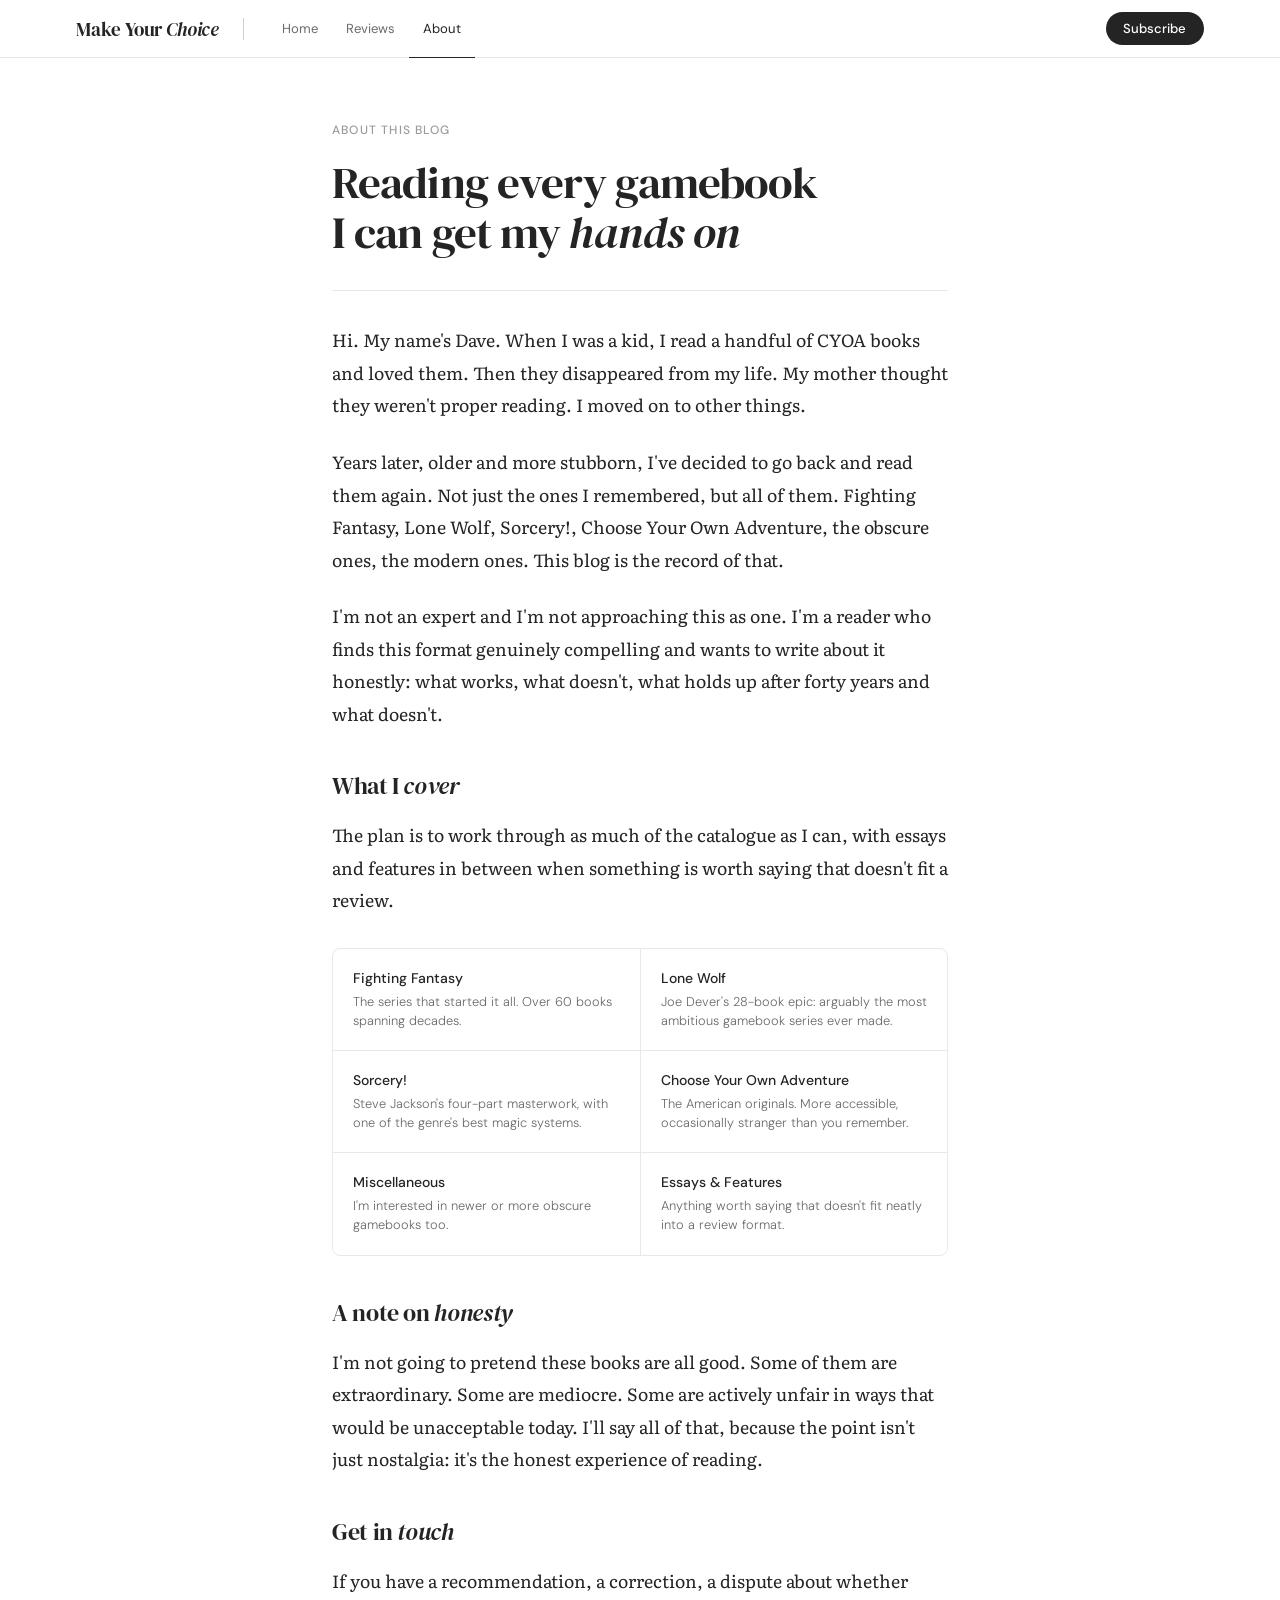
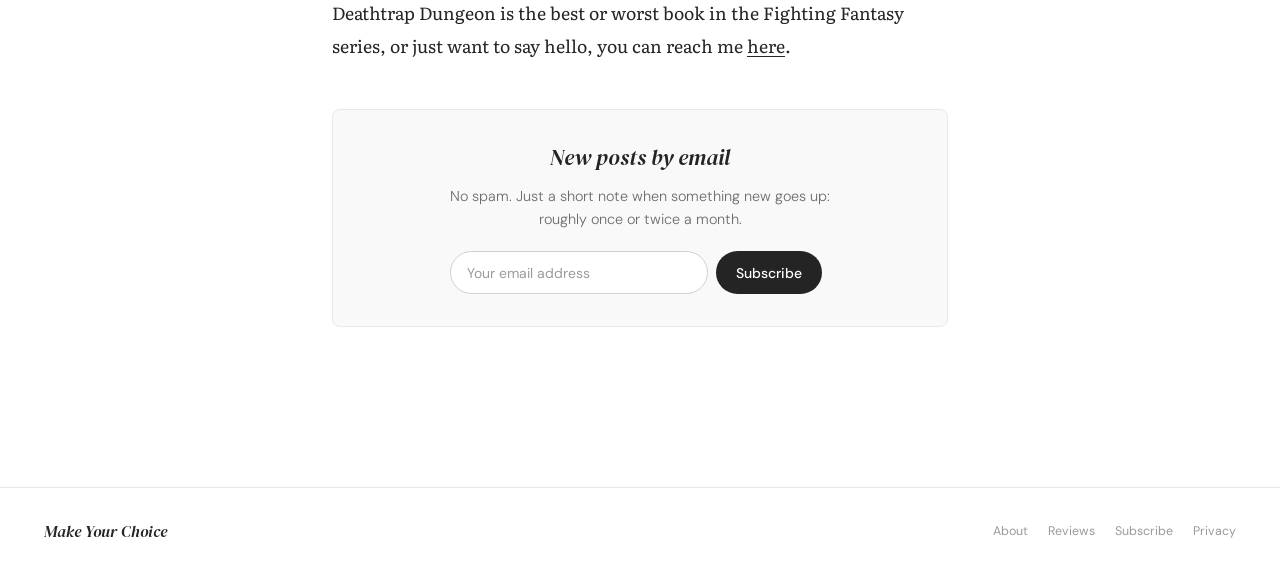
==== about.html @ 3d3aac4c "." ====
<!DOCTYPE html>
<html lang="en">
<head>
<meta charset="UTF-8">
<meta name="viewport" content="width=device-width, initial-scale=1.0">
<title>About | Make Your Choice</title>
<meta name="description" content="About Make Your Choice — a blog about gamebooks, Fighting Fantasy, Lone Wolf, and interactive fiction.">
<link rel="icon" type="image/svg+xml" href="favicon.svg">
<link rel="stylesheet" href="style.css">
<script type="application/ld+json">
{
  "@context": "https://schema.org",
  "@type": "AboutPage",
  "name": "About | Make Your Choice",
  "url": "https://makeyourchoice.blog/about",
  "description": "About Make Your Choice — a blog about gamebooks, Fighting Fantasy, Lone Wolf, and interactive fiction.",
  "isPartOf": {
    "@type": "WebSite",
    "name": "Make Your Choice",
    "url": "https://makeyourchoice.blog"
  },
  "breadcrumb": {
    "@type": "BreadcrumbList",
    "itemListElement": [
      { "@type": "ListItem", "position": 1, "name": "Home", "item": "https://makeyourchoice.blog" },
      { "@type": "ListItem", "position": 2, "name": "About", "item": "https://makeyourchoice.blog/about" }
    ]
  }
}
</script>
</head>
<body>

<header class="masthead">
  <div class="masthead-inner">
    <a href="index.html" class="site-logo">Make Your <em>Choice</em></a>
    <div class="mast-divider"></div>
    <nav>
      <a href="index.html">Home</a>
      <a href="reviews.html">Reviews</a>
      <a href="about.html" class="active">About</a>
    </nav>
    <div class="mast-right">
      <a href="#newsletter" class="btn-pill">Subscribe</a>
    </div>
    <button class="nav-toggle" id="nav-toggle" aria-label="Open menu">
      <svg width="20" height="20" viewBox="0 0 24 24" fill="none" stroke="currentColor" stroke-width="1.75" stroke-linecap="round">
        <line x1="3" y1="6" x2="21" y2="6"/><line x1="3" y1="12" x2="21" y2="12"/><line x1="3" y1="18" x2="21" y2="18"/>
      </svg>
    </button>
  </div>
</header>
<nav class="mobile-nav" id="mobile-nav">
  <a href="index.html">Home</a>
  <a href="reviews.html">Reviews</a>
  <a href="about.html" class="active">About</a>
</nav>

<div class="about-wrap">

  <div class="about-eyebrow">About this blog</div>
  <h1 class="about-title">Reading every gamebook<br>I can get my <em>hands on</em></h1>

  <div class="about-body">

    <p>Hi. My name's Dave. When I was a kid, I read a handful of CYOA books and loved them. Then they disappeared from my life. My mother thought they weren't proper reading. I moved on to other things.</p>

    <p>Years later, older and more stubborn, I've decided to go back and read them again. Not just the ones I remembered, but all of them. Fighting Fantasy, Lone Wolf, Sorcery!, Choose Your Own Adventure, the obscure ones, the modern ones. This blog is the record of that.</p>

    <p>I'm not an expert and I'm not approaching this as one. I'm a reader who finds this format genuinely compelling and wants to write about it honestly: what works, what doesn't, what holds up after forty years and what doesn't.</p>

    <h2>What I <em>cover</em></h2>

    <p>The plan is to work through as much of the catalogue as I can, with essays and features in between when something is worth saying that doesn't fit a review.</p>

    <div class="covers-grid">
      <div class="cover-item">
        <div class="cover-item-name">Fighting Fantasy</div>
        <div class="cover-item-desc">The series that started it all. Over 60 books spanning decades.</div>
      </div>
      <div class="cover-item">
        <div class="cover-item-name">Lone Wolf</div>
        <div class="cover-item-desc">Joe Dever's 28-book epic: arguably the most ambitious gamebook series ever made.</div>
      </div>
      <div class="cover-item">
        <div class="cover-item-name">Sorcery!</div>
        <div class="cover-item-desc">Steve Jackson's four-part masterwork, with one of the genre's best magic systems.</div>
      </div>
      <div class="cover-item">
        <div class="cover-item-name">Choose Your Own Adventure</div>
        <div class="cover-item-desc">The American originals. More accessible, occasionally stranger than you remember.</div>
      </div>
      <div class="cover-item">
        <div class="cover-item-name">Miscellaneous</div>
        <div class="cover-item-desc">I'm interested in newer or more obscure gamebooks too.</div>
      </div>
      <div class="cover-item">
        <div class="cover-item-name">Essays &amp; Features</div>
        <div class="cover-item-desc">Anything worth saying that doesn't fit neatly into a review format.</div>
      </div>
    </div>

    <h2>A note on <em>honesty</em></h2>

    <p>I'm not going to pretend these books are all good. Some of them are extraordinary. Some are mediocre. Some are actively unfair in ways that would be unacceptable today. I'll say all of that, because the point isn't just nostalgia: it's the honest experience of reading.</p>

    <h2>Get in <em>touch</em></h2>

    <p>If you have a recommendation, a correction, a dispute about whether Deathtrap Dungeon is the best or worst book in the Fighting Fantasy series, or just want to say hello, you can reach me <a href="mailto:makeyourchoice.dot.blog@gmail.com" style="color:var(--text); text-decoration: underline; text-underline-offset: 3px;">here</a>.</p>

  </div>

  <div class="about-cta" id="newsletter">
    <h3>New posts by email</h3>
    <p>No spam. Just a short note when something new goes up: roughly once or twice a month.</p>
    <div class="about-cta-form">
      <input type="email" placeholder="Your email address">
      <button type="button">Subscribe</button>
    </div>
  </div>

</div>

<footer>
  <div class="footer-inner">
    <span class="footer-logo">Make Your Choice</span>
    <div class="footer-links">
      <a href="about.html">About</a>
      <a href="reviews.html">Reviews</a>
      <a href="index.html#newsletter">Subscribe</a>
      <a href="privacy.html">Privacy</a>
    </div>
  </div>
</footer>

<script src="main.js"></script>
</body>
</html>
---- style.css ----
/* =============================================
   Make Your Choice — makeyourchoice.blog
   style.css — all styles for all pages
   ============================================= */

*, *::before, *::after { box-sizing: border-box; margin: 0; padding: 0; }

:root {
  --bg:      #ffffff;
  --bg2:     #f9f9f9;
  --bg3:     #f2f2f2;
  --border:  #e8e8e8;
  --border2: #d0d0d0;
  --text:    #242424;
  --text2:   #6b6b6b;
  --text3:   #9b9b9b;
  --serif:   'DM Serif Display', Georgia, serif;
  --body:    'Literata', Georgia, serif;
  --sans:    'DM Sans', system-ui, sans-serif;
  --max:     1192px;
  --col:     680px;
}

html { font-size: 16px; scroll-behavior: smooth; }

body {
  background: var(--bg);
  color: var(--text);
  font-family: var(--body);
  -webkit-font-smoothing: antialiased;
}

a { color: inherit; text-decoration: none; }
img { display: block; max-width: 100%; }

/* dm-serif-display-regular - latin */
@font-face {
  font-display: swap;
  font-family: 'DM Serif Display';
  font-style: normal;
  font-weight: 400;
  src: url('dm-serif-display-v17-latin-regular.woff2') format('woff2');
}

/* dm-serif-display-italic - latin */
@font-face {
  font-display: swap;
  font-family: 'DM Serif Display';
  font-style: italic;
  font-weight: 400;
  src: url('dm-serif-display-v17-latin-italic.woff2') format('woff2');
}

/* literata-300 - latin */
@font-face {
  font-display: swap;
  font-family: 'Literata';
  font-style: normal;
  font-weight: 300;
  src: url('literata-v40-latin-300.woff2') format('woff2');
}

/* literata-300italic - latin */
@font-face {
  font-display: swap;
  font-family: 'Literata';
  font-style: italic;
  font-weight: 300;
  src: url('literata-v40-latin-300italic.woff2') format('woff2');
}

/* literata-regular - latin */
@font-face {
  font-display: swap;
  font-family: 'Literata';
  font-style: normal;
  font-weight: 400;
  src: url('literata-v40-latin-regular.woff2') format('woff2');
}

/* literata-italic - latin */
@font-face {
  font-display: swap;
  font-family: 'Literata';
  font-style: italic;
  font-weight: 400;
  src: url('literata-v40-latin-italic.woff2') format('woff2');
}

/* literata-500 - latin */
@font-face {
  font-display: swap;
  font-family: 'Literata';
  font-style: normal;
  font-weight: 500;
  src: url('literata-v40-latin-500.woff2') format('woff2');
}

/* literata-500italic - latin */
@font-face {
  font-display: swap;
  font-family: 'Literata';
  font-style: italic;
  font-weight: 500;
  src: url('literata-v40-latin-500italic.woff2') format('woff2');
}

/* dm-sans-300 - latin */
@font-face {
  font-display: swap;
  font-family: 'DM Sans';
  font-style: normal;
  font-weight: 300;
  src: url('dm-sans-v17-latin-300.woff2') format('woff2');
}

/* dm-sans-regular - latin */
@font-face {
  font-display: swap;
  font-family: 'DM Sans';
  font-style: normal;
  font-weight: 400;
  src: url('dm-sans-v17-latin-regular.woff2') format('woff2');
}

/* dm-sans-italic - latin */
@font-face {
  font-display: swap;
  font-family: 'DM Sans';
  font-style: italic;
  font-weight: 400;
  src: url('dm-sans-v17-latin-italic.woff2') format('woff2');
}

/* dm-sans-500 - latin */
@font-face {
  font-display: swap;
  font-family: 'DM Sans';
  font-style: normal;
  font-weight: 500;
  src: url('dm-sans-v17-latin-500.woff2') format('woff2');
}

/* ================================================
   MASTHEAD
   ================================================ */

.masthead {
  position: sticky;
  top: 0;
  z-index: 100;
  background: var(--bg);
  border-bottom: 1px solid var(--border);
}

.masthead-inner {
  max-width: var(--max);
  margin: 0 auto;
  padding: 0 2rem;
  height: 57px;
  display: flex;
  align-items: center;
  gap: 1.5rem;
}

.site-logo {
  font-family: var(--serif);
  font-size: 1.2rem;
  color: var(--text);
  letter-spacing: -0.01em;
  white-space: nowrap;
  flex-shrink: 0;
}

.site-logo em { font-style: italic; }

.mast-divider {
  width: 1px;
  height: 22px;
  background: var(--border2);
  flex-shrink: 0;
}

nav {
  display: flex;
  align-items: center;
  flex: 1;
}

nav a {
  font-family: var(--sans);
  font-size: 0.82rem;
  color: var(--text2);
  padding: 0 0.875rem;
  height: 57px;
  display: flex;
  align-items: center;
  white-space: nowrap;
  transition: color 0.15s;
  border-bottom: 1px solid transparent;
  margin-bottom: -1px;
}

nav a:hover { color: var(--text); }
nav a.active { color: var(--text); border-bottom-color: var(--text); }

.mast-right {
  margin-left: auto;
  display: flex;
  align-items: center;
  gap: 0.75rem;
  flex-shrink: 0;
}

.btn-pill {
  font-family: var(--sans);
  font-size: 0.82rem;
  font-weight: 500;
  color: #fff;
  background: var(--text);
  padding: 0.5rem 1.1rem;
  border-radius: 99px;
  transition: background 0.15s;
  white-space: nowrap;
}

.btn-pill:hover { background: #3d3d3d; }

.btn-ghost {
  font-family: var(--sans);
  font-size: 0.82rem;
  color: var(--text2);
  padding: 0.45rem 0.75rem;
  border-radius: 99px;
  transition: background 0.15s, color 0.15s;
}

.btn-ghost:hover { background: var(--bg3); color: var(--text); }


/* ================================================
   TOPIC / FILTER BAR
   ================================================ */

.topic-bar {
  border-bottom: 1px solid var(--border);
  padding: 0 2rem;
  position: sticky;
  top: 57px;
  z-index: 90;
  background: var(--bg);
}

.topic-bar-inner {
  max-width: var(--max);
  margin: 0 auto;
  display: flex;
  align-items: center;
  overflow-x: auto;
  scrollbar-width: none;
}

.topic-bar-inner::-webkit-scrollbar { display: none; }

.topic-pill {
  font-family: var(--sans);
  font-size: 0.82rem;
  color: var(--text2);
  padding: 0 1rem;
  height: 44px;
  display: flex;
  align-items: center;
  white-space: nowrap;
  border-bottom: 2px solid transparent;
  margin-bottom: -1px;
  transition: color 0.15s, border-color 0.15s;
  cursor: pointer;
  flex-shrink: 0;
}

.topic-pill:hover { color: var(--text); }
.topic-pill.active { color: var(--text); border-bottom-color: var(--text); }

.topic-sep {
  width: 1px;
  height: 20px;
  background: var(--border);
  flex-shrink: 0;
  margin: 0 0.25rem;
}


/* ================================================
   SHARED COMPONENTS
   ================================================ */

.tag-pill {
  font-family: var(--sans);
  font-size: 0.72rem;
  font-weight: 500;
  color: var(--text2);
  background: var(--bg3);
  padding: 0.25rem 0.7rem;
  border-radius: 99px;
  white-space: nowrap;
}

.author-row {
  display: flex;
  align-items: center;
  gap: 0.6rem;
  flex-wrap: wrap;
}

.avatar {
  width: 24px;
  height: 24px;
  border-radius: 50%;
  background: var(--text);
  display: flex;
  align-items: center;
  justify-content: center;
  font-family: var(--sans);
  font-size: 0.52rem;
  font-weight: 500;
  color: #fff;
  flex-shrink: 0;
}

.author-name {
  font-family: var(--sans);
  font-size: 0.82rem;
  font-weight: 500;
}

.meta-small {
  font-family: var(--sans);
  font-size: 0.78rem;
  color: var(--text3);
}

.post-footer-row {
  display: flex;
  align-items: center;
  gap: 0.75rem;
  flex-wrap: wrap;
}

.action-btn {
  background: none;
  border: none;
  cursor: pointer;
  padding: 0.25rem;
  color: var(--text3);
  display: flex;
  align-items: center;
  transition: color 0.15s;
}

.action-btn:hover { color: var(--text); }

.section-break {
  display: flex;
  align-items: center;
  gap: 1rem;
  margin: 2rem 0 1.5rem;
}

.section-break-label {
  font-family: var(--sans);
  font-size: 0.78rem;
  font-weight: 500;
  white-space: nowrap;
}

.section-break-line { flex: 1; height: 1px; background: var(--border); }


/* ================================================
   SIDEBAR
   ================================================ */

.sidebar { position: sticky; top: 110px; }
.sidebar-section { margin-bottom: 2.5rem; }

.sidebar-heading {
  font-family: var(--sans);
  font-size: 0.72rem;
  font-weight: 700;
  letter-spacing: 0.06em;
  text-transform: uppercase;
  color: var(--text);
  margin-bottom: 1rem;
  padding-bottom: 0.75rem;
  border-bottom: 1px solid var(--border);
}

.newsletter-box {
  background: var(--bg2);
  border: 1px solid var(--border);
  border-radius: 8px;
  padding: 1.25rem;
}

.newsletter-box p {
  font-family: var(--sans);
  font-size: 0.82rem;
  font-weight: 300;
  color: var(--text2);
  line-height: 1.55;
  margin-bottom: 0.875rem;
}

.newsletter-box input[type="email"] {
  width: 100%;
  border: 1px solid var(--border2);
  border-radius: 99px;
  padding: 0.55rem 1rem;
  font-family: var(--sans);
  font-size: 0.82rem;
  color: var(--text);
  background: var(--bg);
  outline: none;
  margin-bottom: 0.5rem;
  transition: border-color 0.15s;
}

.newsletter-box input[type="email"]:focus { border-color: var(--text); }
.newsletter-box input[type="email"]::placeholder { color: var(--text3); }

.newsletter-box button {
  width: 100%;
  background: var(--text);
  color: #fff;
  border: none;
  border-radius: 99px;
  padding: 0.55rem 1rem;
  font-family: var(--sans);
  font-size: 0.82rem;
  font-weight: 500;
  cursor: pointer;
  transition: background 0.15s;
}

.newsletter-box button:hover { background: #3d3d3d; }

.topics-grid {
  display: flex;
  flex-wrap: wrap;
  gap: 0.5rem;
}

.topics-grid a {
  font-family: var(--sans);
  font-size: 0.78rem;
  color: var(--text2);
  background: var(--bg3);
  padding: 0.35rem 0.875rem;
  border-radius: 99px;
  transition: background 0.15s, color 0.15s;
}

.topics-grid a:hover { background: var(--border); color: var(--text); }

.staff-pick-row {
  display: flex;
  align-items: flex-start;
  gap: 1rem;
  padding: 0.875rem 0;
  border-bottom: 1px solid var(--border);
}

.staff-pick-row:last-child { border-bottom: none; }

.pick-num {
  font-family: var(--serif);
  font-size: 1.4rem;
  font-style: italic;
  color: var(--border2);
  line-height: 1;
  flex-shrink: 0;
  width: 22px;
  text-align: right;
}

.pick-body h4 {
  font-family: var(--body);
  font-size: 0.875rem;
  font-weight: 500;
  color: var(--text);
  line-height: 1.35;
}

.die-widget {
  background: var(--bg2);
  border: 1px solid var(--border);
  border-radius: 8px;
  padding: 1.25rem;
  text-align: center;
}

.die-face {
  font-size: 2.5rem;
  line-height: 1;
  margin-bottom: 0.5rem;
  cursor: pointer;
  display: inline-block;
  user-select: none;
}

.die-label {
  font-family: var(--sans);
  font-size: 0.78rem;
  color: var(--text3);
  margin-bottom: 0.875rem;
  line-height: 1.5;
  min-height: 2.5rem;
}

.die-label strong { color: var(--text); font-weight: 500; }

.die-btn {
  width: 100%;
  background: none;
  border: 1px solid var(--border2);
  border-radius: 99px;
  padding: 0.45rem 1rem;
  font-family: var(--sans);
  font-size: 0.78rem;
  color: var(--text2);
  cursor: pointer;
  transition: border-color 0.15s, color 0.15s;
}

.die-btn:hover { border-color: var(--text); color: var(--text); }


/* ================================================
   FOOTER
   ================================================ */

footer {
  border-top: 1px solid var(--border);
  padding: 2rem;
  margin-top: 4rem;
}

.footer-inner {
  max-width: var(--max);
  margin: 0 auto;
  display: flex;
  align-items: center;
  justify-content: space-between;
  flex-wrap: wrap;
  gap: 1rem;
}

.footer-logo {
  font-family: var(--serif);
  font-size: 1rem;
  font-style: italic;
}

.footer-links {
  display: flex;
  align-items: center;
  gap: 1.25rem;
  flex-wrap: wrap;
}

.footer-links a {
  font-family: var(--sans);
  font-size: 0.78rem;
  color: var(--text3);
  transition: color 0.15s;
}

.footer-links a:hover { color: var(--text); }


/* ================================================
   INDEX PAGE
   ================================================ */

.hero-band { border-bottom: 1px solid var(--border); padding: 3.5rem 2rem 0; }

.hero-band-inner {
  max-width: var(--max);
  margin: 0 auto;
  display: grid;
  grid-template-columns: 1fr 320px;
  gap: 3rem;
  align-items: end;
}

.hero-text { padding-bottom: 3rem; }

.hero-eyebrow {
  font-family: var(--sans);
  font-size: 0.75rem;
  font-weight: 500;
  letter-spacing: 0.08em;
  text-transform: uppercase;
  color: var(--text3);
  margin-bottom: 1.25rem;
}

h1.hero-title {
  font-family: var(--serif);
  font-size: clamp(2.2rem, 5vw, 3.4rem);
  font-weight: 400;
  line-height: 1.1;
  letter-spacing: -0.02em;
  margin-bottom: 1rem;
}

h1.hero-title em { font-style: italic; }

.hero-sub {
  font-family: var(--sans);
  font-size: 1rem;
  font-weight: 300;
  color: var(--text2);
  line-height: 1.65;
  max-width: 520px;
}

.page-body {
  max-width: var(--max);
  margin: 0 auto;
  padding: 3rem 2rem 5rem;
  display: grid;
  grid-template-columns: 1fr 300px;
  gap: 4rem;
  align-items: start;
}

.featured {
  display: grid;
  grid-template-columns: 1fr 180px;
  gap: 1.75rem;
  align-items: start;
  padding-bottom: 2rem;
  margin-bottom: 2rem;
  border-bottom: 1px solid var(--border);
}

.featured h2 {
  font-family: var(--serif);
  font-size: 1.55rem;
  font-weight: 400;
  line-height: 1.2;
  letter-spacing: -0.015em;
  margin: 0.75rem 0 0.6rem;
}

.featured h2 a { transition: color 0.15s; }
.featured h2 a:hover { color: var(--text2); }

.featured .deck {
  font-family: var(--sans);
  font-size: 0.92rem;
  font-weight: 300;
  color: var(--text2);
  line-height: 1.6;
  margin-bottom: 0.875rem;
  display: -webkit-box;
  -webkit-line-clamp: 3;
  -webkit-box-orient: vertical;
  overflow: hidden;
}

.featured-thumb { aspect-ratio: 4/3; background: var(--bg3); border-radius: 4px; overflow: hidden; }
.featured-thumb svg { width: 100%; height: 100%; display: block; }

.post-list { display: flex; flex-direction: column; }

.post-row {
  display: grid;
  grid-template-columns: 1fr 108px;
  gap: 1.25rem;
  align-items: start;
  padding: 1.5rem 0;
  border-bottom: 1px solid var(--border);
}

.post-row:last-child { border-bottom: none; }

.post-row h3 {
  font-family: var(--serif);
  font-size: 1.05rem;
  font-weight: 400;
  line-height: 1.3;
  letter-spacing: -0.01em;
  margin: 0.4rem 0 0.35rem;
}

.post-row h3 a { transition: color 0.15s; }
.post-row h3 a:hover { color: var(--text2); }

.post-row .blurb {
  font-family: var(--sans);
  font-size: 0.85rem;
  font-weight: 300;
  color: var(--text2);
  line-height: 1.55;
  margin-bottom: 0.6rem;
  display: -webkit-box;
  -webkit-line-clamp: 2;
  -webkit-box-orient: vertical;
  overflow: hidden;
}

.post-thumb-sm { aspect-ratio: 4/3; background: var(--bg3); border-radius: 4px; overflow: hidden; }
.post-thumb-sm svg { width: 100%; height: 100%; display: block; }


/* ================================================
   REVIEWS PAGE
   ================================================ */

.page-header {
  border-bottom: 1px solid var(--border);
  padding: 3rem 2rem 2.5rem;
}

.page-header-inner { max-width: var(--max); margin: 0 auto; }

.page-header h1 {
  font-family: var(--serif);
  font-size: clamp(2rem, 4vw, 2.8rem);
  font-weight: 400;
  letter-spacing: -0.02em;
  margin-bottom: 0.75rem;
}

.page-header h1 em { font-style: italic; }

.page-header p {
  font-family: var(--sans);
  font-size: 1rem;
  font-weight: 300;
  color: var(--text2);
  max-width: 520px;
  line-height: 1.65;
}

.reviews-body {
  max-width: var(--max);
  margin: 0 auto;
  padding: 3rem 2rem 5rem;
  display: grid;
  grid-template-columns: 1fr 260px;
  gap: 4rem;
  align-items: start;
}

.reviews-grid { display: flex; flex-direction: column; gap: 0; }

.review-card {
  display: grid;
  grid-template-columns: 80px 1fr;
  gap: 1.25rem;
  padding: 1.5rem 0;
  border-bottom: 1px solid var(--border);
  align-items: start;
}

.review-card:last-child { border-bottom: none; }

.book-thumb {
  aspect-ratio: 2/3;
  border-radius: 3px;
  overflow: hidden;
  background: var(--bg3);
  flex-shrink: 0;
  box-shadow: 2px 2px 8px rgba(0,0,0,0.08);
}

.book-thumb svg { width: 100%; height: 100%; display: block; }

.review-series {
  font-family: var(--sans);
  font-size: 0.72rem;
  font-weight: 500;
  letter-spacing: 0.06em;
  text-transform: uppercase;
  color: var(--text3);
  margin-bottom: 0.35rem;
}

.review-card h2 {
  font-family: var(--serif);
  font-size: 1.15rem;
  font-weight: 400;
  line-height: 1.3;
  letter-spacing: -0.01em;
  margin-bottom: 0.4rem;
}

.review-card h2 a { transition: color 0.15s; }
.review-card h2 a:hover { color: var(--text2); }

.review-card .excerpt {
  font-family: var(--sans);
  font-size: 0.875rem;
  font-weight: 300;
  color: var(--text2);
  line-height: 1.55;
  margin-bottom: 0.6rem;
  display: -webkit-box;
  -webkit-line-clamp: 2;
  -webkit-box-orient: vertical;
  overflow: hidden;
}

.series-list { list-style: none; }

.series-item a {
  display: flex;
  align-items: center;
  justify-content: space-between;
  font-family: var(--sans);
  font-size: 0.875rem;
  color: var(--text2);
  padding: 0.6rem 0;
  border-bottom: 1px solid var(--border);
  transition: color 0.15s;
}

.series-item:last-child a { border-bottom: none; }
.series-item a:hover { color: var(--text); }

.series-count {
  font-size: 0.72rem;
  color: var(--text3);
  background: var(--bg3);
  padding: 0.15rem 0.5rem;
  border-radius: 99px;
}


/* ================================================
   SINGLE POST / REVIEW PAGE
   ================================================ */

.reading-progress {
  position: fixed;
  top: 57px;
  left: 0;
  width: 0%;
  height: 2px;
  background: var(--text);
  z-index: 200;
  transition: width 0.1s linear;
}

.post-header {
  max-width: var(--col);
  margin: 0 auto;
  padding: 3.5rem 2rem 0;
}

.post-tag-row {
  display: flex;
  align-items: center;
  gap: 0.5rem;
  margin-bottom: 1.25rem;
}

.post-title {
  font-family: var(--serif);
  font-size: clamp(1.9rem, 5vw, 2.75rem);
  font-weight: 400;
  line-height: 1.12;
  letter-spacing: -0.02em;
  margin-bottom: 1rem;
}

.post-title em { font-style: italic; }

.post-subtitle {
  font-family: var(--body);
  font-size: 1.15rem;
  font-weight: 300;
  font-style: italic;
  color: var(--text2);
  line-height: 1.55;
  padding-bottom: 1.75rem;
  border-bottom: 1px solid var(--border);
  margin-bottom: 1.5rem;
}

.post-byline {
  display: flex;
  align-items: center;
  justify-content: space-between;
  padding-bottom: 2rem;
  border-bottom: 1px solid var(--border);
  flex-wrap: wrap;
  gap: 1rem;
}

.byline-left { display: flex; align-items: center; gap: 0.875rem; }

.avatar-lg {
  width: 44px;
  height: 44px;
  border-radius: 50%;
  background: var(--text);
  display: flex;
  align-items: center;
  justify-content: center;
  font-family: var(--sans);
  font-size: 0.6rem;
  font-weight: 500;
  color: #fff;
  flex-shrink: 0;
}

.byline-meta .name {
  font-family: var(--sans);
  font-size: 0.875rem;
  font-weight: 500;
  margin-bottom: 0.2rem;
}

.byline-meta .details {
  font-family: var(--sans);
  font-size: 0.78rem;
  color: var(--text3);
}

.byline-actions { display: flex; align-items: center; gap: 0.25rem; }

.post-hero {
  max-width: 900px;
  margin: 2.5rem auto 0;
  padding: 0 2rem;
}

.post-hero-img {
  width: 100%;
  aspect-ratio: 2/1;
  background: var(--bg3);
  border-radius: 4px;
  overflow: hidden;
}

.post-img svg { width: 100%; height: 100%; display: block; }

.post-hero-caption {
  font-family: var(--sans);
  font-size: 0.75rem;
  color: var(--text3);
  text-align: center;
  margin-top: 0.5rem;
}

.post-body {
  max-width: var(--col);
  margin: 2.5rem auto 0;
  padding: 0 2rem;
}

.post-body p {
  font-family: var(--body);
  font-size: 1.1rem;
  line-height: 1.85;
  color: var(--text);
  margin-bottom: 1.5rem;
}

.post-body h2 {
  font-family: var(--serif);
  font-size: 1.55rem;
  font-weight: 400;
  line-height: 1.2;
  letter-spacing: -0.015em;
  margin: 2.5rem 0 1rem;
}

.post-body h3 {
  font-family: var(--serif);
  font-size: 1.2rem;
  font-weight: 400;
  letter-spacing: -0.01em;
  margin: 2rem 0 0.75rem;
}

.post-body blockquote {
  border-left: 3px solid var(--border2);
  margin: 2rem 0;
  padding: 0.25rem 0 0.25rem 1.5rem;
}

.post-body blockquote p {
  font-style: italic;
  color: var(--text2);
  font-size: 1.15rem;
  margin-bottom: 0;
}

.post-body ul, .post-body ol { margin: 0 0 1.5rem 1.25rem; }

.post-body li {
  font-family: var(--body);
  font-size: 1.1rem;
  line-height: 1.85;
  margin-bottom: 0.4rem;
}

.book-stats {
  background: var(--bg2);
  border: 1px solid var(--border);
  border-radius: 8px;
  padding: 1.5rem;
  margin: 2rem 0;
  display: grid;
  grid-template-columns: repeat(3, 1fr);
  gap: 1rem;
}

.stat-label {
  font-family: var(--sans);
  font-size: 0.72rem;
  font-weight: 700;
  letter-spacing: 0.06em;
  text-transform: uppercase;
  color: var(--text3);
  margin-bottom: 0.3rem;
}

.stat-value {
  font-family: var(--serif);
  font-size: 1.1rem;
  color: var(--text);
  font-style: italic;
}

.verdict {
  border-top: 2px solid var(--text);
  border-bottom: 1px solid var(--border);
  padding: 1.5rem 0;
  margin: 2.5rem 0;
}

.verdict-label {
  font-family: var(--sans);
  font-size: 0.72rem;
  font-weight: 700;
  letter-spacing: 0.08em;
  text-transform: uppercase;
  color: var(--text3);
  margin-bottom: 0.5rem;
}

.verdict-text {
  font-family: var(--body);
  font-size: 1.05rem;
  font-style: italic;
  line-height: 1.7;
  color: var(--text);
}

.post-end {
  max-width: var(--col);
  margin: 3rem auto 0;
  padding: 0 2rem 4rem;
}

.post-end-tags {
  display: flex;
  align-items: center;
  gap: 0.5rem;
  flex-wrap: wrap;
  padding-bottom: 1.75rem;
  border-bottom: 1px solid var(--border);
  margin-bottom: 2rem;
}

.post-end-tags span {
  font-family: var(--sans);
  font-size: 0.78rem;
  font-weight: 500;
  color: var(--text3);
  margin-right: 0.25rem;
}

.author-card {
  display: flex;
  align-items: flex-start;
  gap: 1.25rem;
  padding: 1.5rem 0;
  border-bottom: 1px solid var(--border);
  margin-bottom: 3rem;
}

.author-card-avatar {
  width: 64px;
  height: 64px;
  border-radius: 50%;
  background: var(--text);
  display: flex;
  align-items: center;
  justify-content: center;
  font-family: var(--sans);
  font-size: 0.75rem;
  font-weight: 500;
  color: #fff;
  flex-shrink: 0;
}

.author-card-body .name {
  font-family: var(--sans);
  font-size: 1rem;
  font-weight: 500;
  margin-bottom: 0.4rem;
}

.author-card-body p {
  font-family: var(--sans);
  font-size: 0.875rem;
  font-weight: 300;
  color: var(--text2);
  line-height: 1.6;
  margin-bottom: 0;
}

.more-posts-heading {
  font-family: var(--sans);
  font-size: 0.78rem;
  font-weight: 700;
  letter-spacing: 0.06em;
  text-transform: uppercase;
  color: var(--text);
  margin-bottom: 1.5rem;
  padding-bottom: 0.75rem;
  border-bottom: 1px solid var(--border);
}

.more-posts-grid {
  display: grid;
  grid-template-columns: 1fr 1fr;
  gap: 2rem;
}

.more-post h4 {
  font-family: var(--serif);
  font-size: 1.05rem;
  font-weight: 400;
  line-height: 1.3;
  letter-spacing: -0.01em;
  margin-bottom: 0.4rem;
}

.more-post h4 a { transition: color 0.15s; }
.more-post h4 a:hover { color: var(--text2); }


/* ================================================
   ABOUT PAGE
   ================================================ */

.about-wrap {
  max-width: var(--col);
  margin: 0 auto;
  padding: 4rem 2rem 6rem;
}

.about-eyebrow {
  font-family: var(--sans);
  font-size: 0.75rem;
  font-weight: 500;
  letter-spacing: 0.1em;
  text-transform: uppercase;
  color: var(--text3);
  margin-bottom: 1.25rem;
}

.about-title {
  font-family: var(--serif);
  font-size: clamp(2rem, 5vw, 2.8rem);
  font-weight: 400;
  line-height: 1.12;
  letter-spacing: -0.02em;
  margin-bottom: 2rem;
  padding-bottom: 2rem;
  border-bottom: 1px solid var(--border);
}

.about-title em { font-style: italic; }

.about-body p {
  font-family: var(--body);
  font-size: 1.1rem;
  line-height: 1.85;
  color: var(--text);
  margin-bottom: 1.5rem;
}

.about-body h2 {
  font-family: var(--serif);
  font-size: 1.5rem;
  font-weight: 400;
  letter-spacing: -0.015em;
  margin: 2.5rem 0 1rem;
}

.about-body h2 em { font-style: italic; }

.about-body blockquote {
  border-left: 3px solid var(--border2);
  margin: 2rem 0;
  padding: 0.25rem 0 0.25rem 1.5rem;
}

.about-body blockquote p {
  font-style: italic;
  color: var(--text2);
  font-size: 1.15rem;
  margin-bottom: 0;
}

.covers-grid {
  display: grid;
  grid-template-columns: 1fr 1fr;
  gap: 1px;
  background: var(--border);
  border: 1px solid var(--border);
  border-radius: 8px;
  overflow: hidden;
  margin: 2rem 0;
}

.cover-item { background: var(--bg); padding: 1.25rem; }

.cover-item-name {
  font-family: var(--sans);
  font-size: 0.875rem;
  font-weight: 500;
  color: var(--text);
  margin-bottom: 0.3rem;
}

.cover-item-desc {
  font-family: var(--sans);
  font-size: 0.8rem;
  font-weight: 300;
  color: var(--text2);
  line-height: 1.5;
}

.about-cta {
  background: var(--bg2);
  border: 1px solid var(--border);
  border-radius: 8px;
  padding: 2rem;
  margin-top: 3rem;
  text-align: center;
}

.about-cta h3 {
  font-family: var(--serif);
  font-size: 1.4rem;
  font-weight: 400;
  font-style: italic;
  margin-bottom: 0.75rem;
}

.about-cta p {
  font-family: var(--sans);
  font-size: 0.9rem;
  font-weight: 300;
  color: var(--text2);
  line-height: 1.6;
  margin-bottom: 1.25rem;
  max-width: 400px;
  margin-left: auto;
  margin-right: auto;
}

.about-cta-form {
  display: flex;
  gap: 0.5rem;
  max-width: 380px;
  margin: 0 auto;
}

.about-cta-form input[type="email"] {
  flex: 1;
  border: 1px solid var(--border2);
  border-radius: 99px;
  padding: 0.6rem 1rem;
  font-family: var(--sans);
  font-size: 0.875rem;
  color: var(--text);
  background: var(--bg);
  outline: none;
  transition: border-color 0.15s;
}

.about-cta-form input[type="email"]:focus { border-color: var(--text); }
.about-cta-form input[type="email"]::placeholder { color: var(--text3); }

.about-cta-form button {
  background: var(--text);
  color: #fff;
  border: none;
  border-radius: 99px;
  padding: 0.6rem 1.25rem;
  font-family: var(--sans);
  font-size: 0.875rem;
  font-weight: 500;
  cursor: pointer;
  white-space: nowrap;
  transition: background 0.15s;
}

.about-cta-form button:hover { background: #3d3d3d; }


/* ================================================
   RESPONSIVE
   ================================================ */

/* ================================================
   HAMBURGER MENU (mobile nav)
   ================================================ */

.nav-toggle {
  display: none;
  background: none;
  border: none;
  cursor: pointer;
  padding: 0.25rem;
  color: var(--text);
  flex-shrink: 0;
}

.nav-toggle svg { display: block; }

.mobile-nav {
  display: none;
  position: fixed;
  top: 57px;
  left: 0;
  right: 0;
  background: var(--bg);
  border-bottom: 1px solid var(--border);
  z-index: 99;
  flex-direction: column;
  padding: 0.5rem 0;
}

.mobile-nav.open { display: flex; }

.mobile-nav a {
  font-family: var(--sans);
  font-size: 1rem;
  color: var(--text2);
  padding: 0.875rem 1.5rem;
  border-bottom: 1px solid var(--border);
  transition: color 0.15s, background 0.15s;
}

.mobile-nav a:last-child { border-bottom: none; }
.mobile-nav a:hover { color: var(--text); background: var(--bg2); }
.mobile-nav a.active { color: var(--text); font-weight: 500; }


/* ================================================
   RESPONSIVE — TABLET
   ================================================ */

@media (max-width: 900px) {
  .hero-band-inner { grid-template-columns: 1fr; }
  .hero-img-wrap { display: none; }
  .page-body { grid-template-columns: 1fr; }
  .reviews-body { grid-template-columns: 1fr; }
  .sidebar { position: static; top: auto; }
}


/* ================================================
   RESPONSIVE — MOBILE
   ================================================ */

@media (max-width: 640px) {

  /* Masthead */
  .masthead-inner { padding: 0 1rem; gap: 0.75rem; }
  nav { display: none; }
  .mast-divider { display: none; }
  .mast-right { display: none; }
  .nav-toggle { display: flex; align-items: center; margin-left: auto; }

  /* Hero band */
  .hero-band { padding: 2rem 1rem 0; }
  .hero-text { padding-bottom: 2rem; }
  h1.hero-title { font-size: 2rem; }
  .hero-sub { font-size: 0.95rem; }

  /* Topic bar */
  .topic-bar { padding: 0 1rem; }

  /* Homepage post list */
  .page-body { padding: 1.5rem 1rem 3rem; gap: 2rem; }

  /* Featured post — stack image above text on mobile */
  .featured { grid-template-columns: 1fr; gap: 1rem; }
  .featured-thumb {
    order: -1;
    aspect-ratio: 16/9;
    width: 100%;
  }

  /* Post rows — hide small thumbnails, full width text */
  .post-row { grid-template-columns: 1fr; gap: 0.5rem; }
  .post-thumb-sm { display: none; }

  /* Reviews page */
  .page-header { padding: 2rem 1rem 1.5rem; }
  .reviews-body { padding: 1.5rem 1rem 3rem; gap: 2rem; }
  .review-card { grid-template-columns: 64px 1fr; gap: 1rem; }

  /* Single post */
  .post-header { padding: 2rem 1rem 0; }
  .post-hero { padding: 0 1rem; margin-top: 1.5rem; }
  .post-body { padding: 0 1rem; }
  .post-body p, .post-body li { font-size: 1rem; }
  .post-end { padding: 0 1rem 3rem; }
  .book-stats { grid-template-columns: 1fr 1fr; }
  .more-posts-grid { grid-template-columns: 1fr; gap: 1.25rem; }

  /* About page */
  .about-wrap { padding: 2rem 1rem 4rem; }
  .covers-grid { grid-template-columns: 1fr; }
  .about-cta { padding: 1.5rem 1rem; }
  .about-cta-form { flex-direction: column; }
  .about-cta-form button { width: 100%; }

  /* Footer */
  footer { padding: 1.5rem 1rem; }
  .footer-inner { flex-direction: column; align-items: flex-start; gap: 0.75rem; }
}
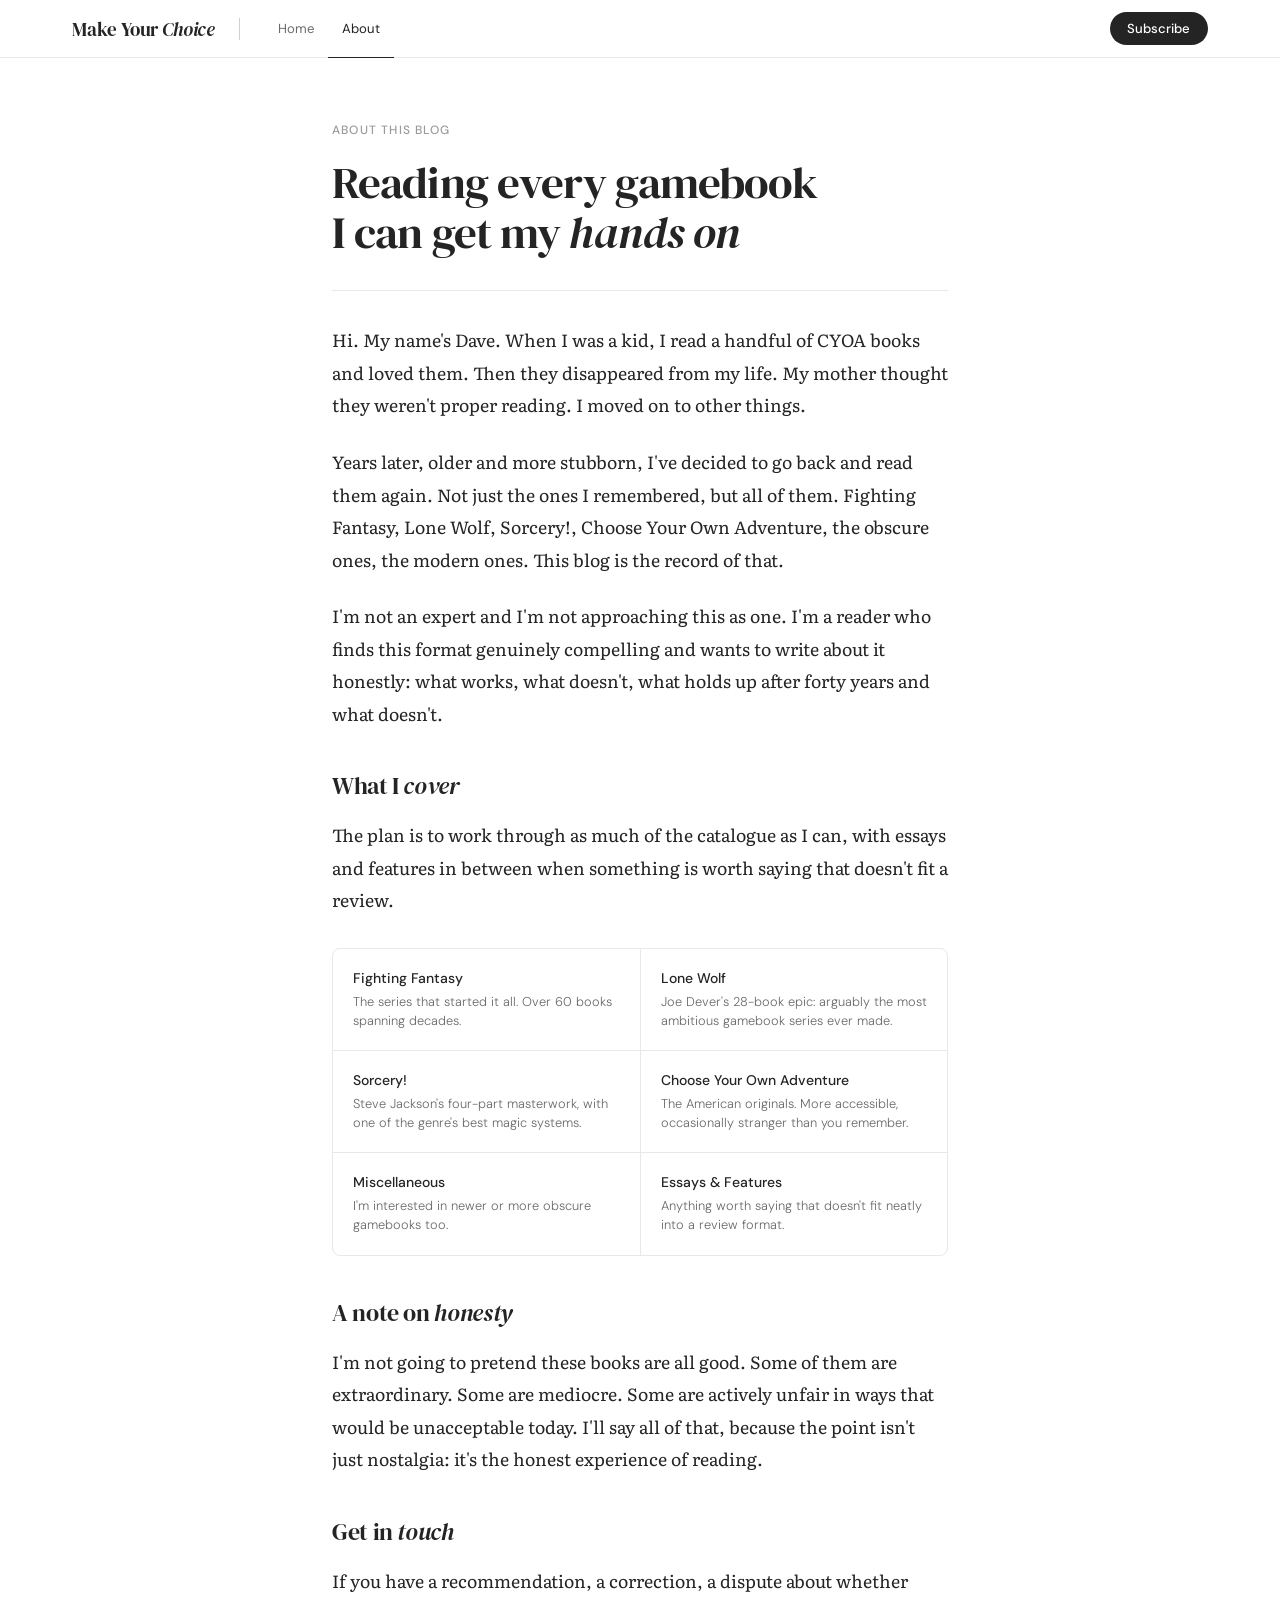
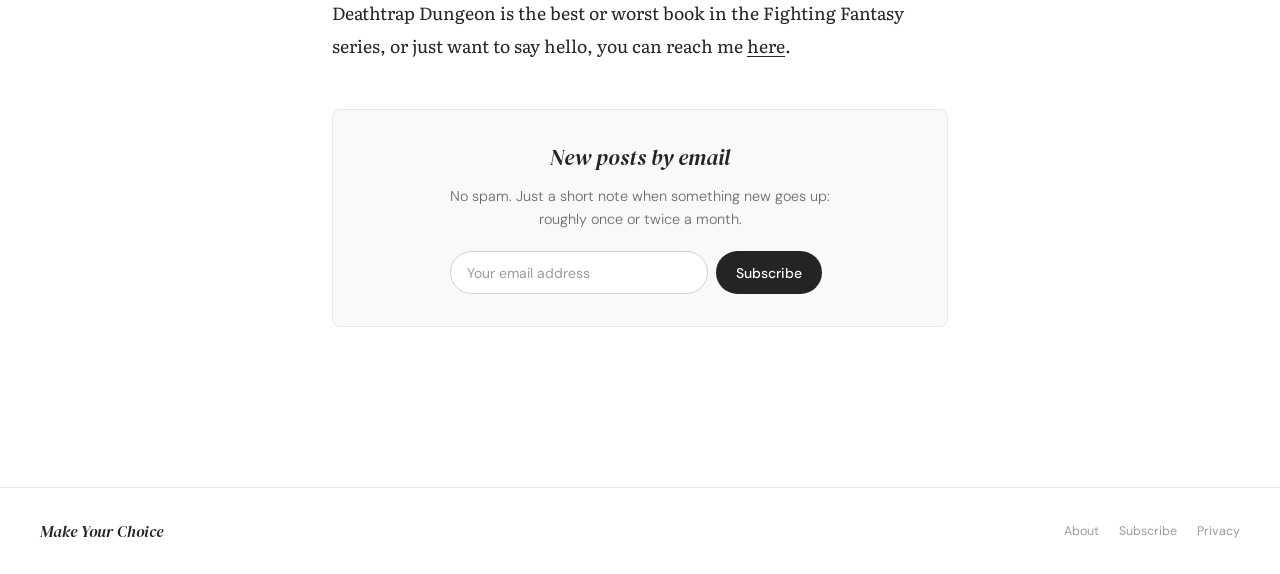
==== commit d2d148f0: "." ====
--- a/about.html
+++ b/about.html
@@ -37,7 +37,6 @@
     <div class="mast-divider"></div>
     <nav>
       <a href="index.html">Home</a>
-      <a href="reviews.html">Reviews</a>
       <a href="about.html" class="active">About</a>
     </nav>
     <div class="mast-right">
@@ -52,7 +51,6 @@
 </header>
 <nav class="mobile-nav" id="mobile-nav">
   <a href="index.html">Home</a>
-  <a href="reviews.html">Reviews</a>
   <a href="about.html" class="active">About</a>
 </nav>
 
@@ -126,7 +124,6 @@
     <span class="footer-logo">Make Your Choice</span>
     <div class="footer-links">
       <a href="about.html">About</a>
-      <a href="reviews.html">Reviews</a>
       <a href="index.html#newsletter">Subscribe</a>
       <a href="privacy.html">Privacy</a>
     </div>
--- a/style.css
+++ b/style.css
@@ -17,7 +17,7 @@
   --serif:   'DM Serif Display', Georgia, serif;
   --body:    'Literata', Georgia, serif;
   --sans:    'DM Sans', system-ui, sans-serif;
-  --max:     1192px;
+  --max:     1200px;
   --col:     680px;
 }
 
@@ -241,6 +241,33 @@
 /* ================================================
    TOPIC / FILTER BAR
    ================================================ */
+
+/* Topic bar hidden — filtering handled by sidebar and inline pills */
+.topic-bar { display: none; }
+
+/* ── INLINE FILTER PILLS ── */
+.filter-pills {
+  display: flex;
+  flex-wrap: wrap;
+  gap: 0.5rem;
+  margin-bottom: 1.75rem;
+}
+
+.filter-pill {
+  font-family: var(--sans);
+  font-size: 0.78rem;
+  color: var(--text2);
+  background: var(--bg3);
+  border: 1px solid transparent;
+  padding: 0.3rem 0.875rem;
+  border-radius: 99px;
+  cursor: pointer;
+  transition: background 0.15s, color 0.15s, border-color 0.15s;
+  white-space: nowrap;
+}
+
+.filter-pill:hover { background: var(--border); color: var(--text); }
+.filter-pill.active { background: var(--bg); color: var(--text); border-color: var(--text); }
 
 .topic-bar {
   border-bottom: 1px solid var(--border);
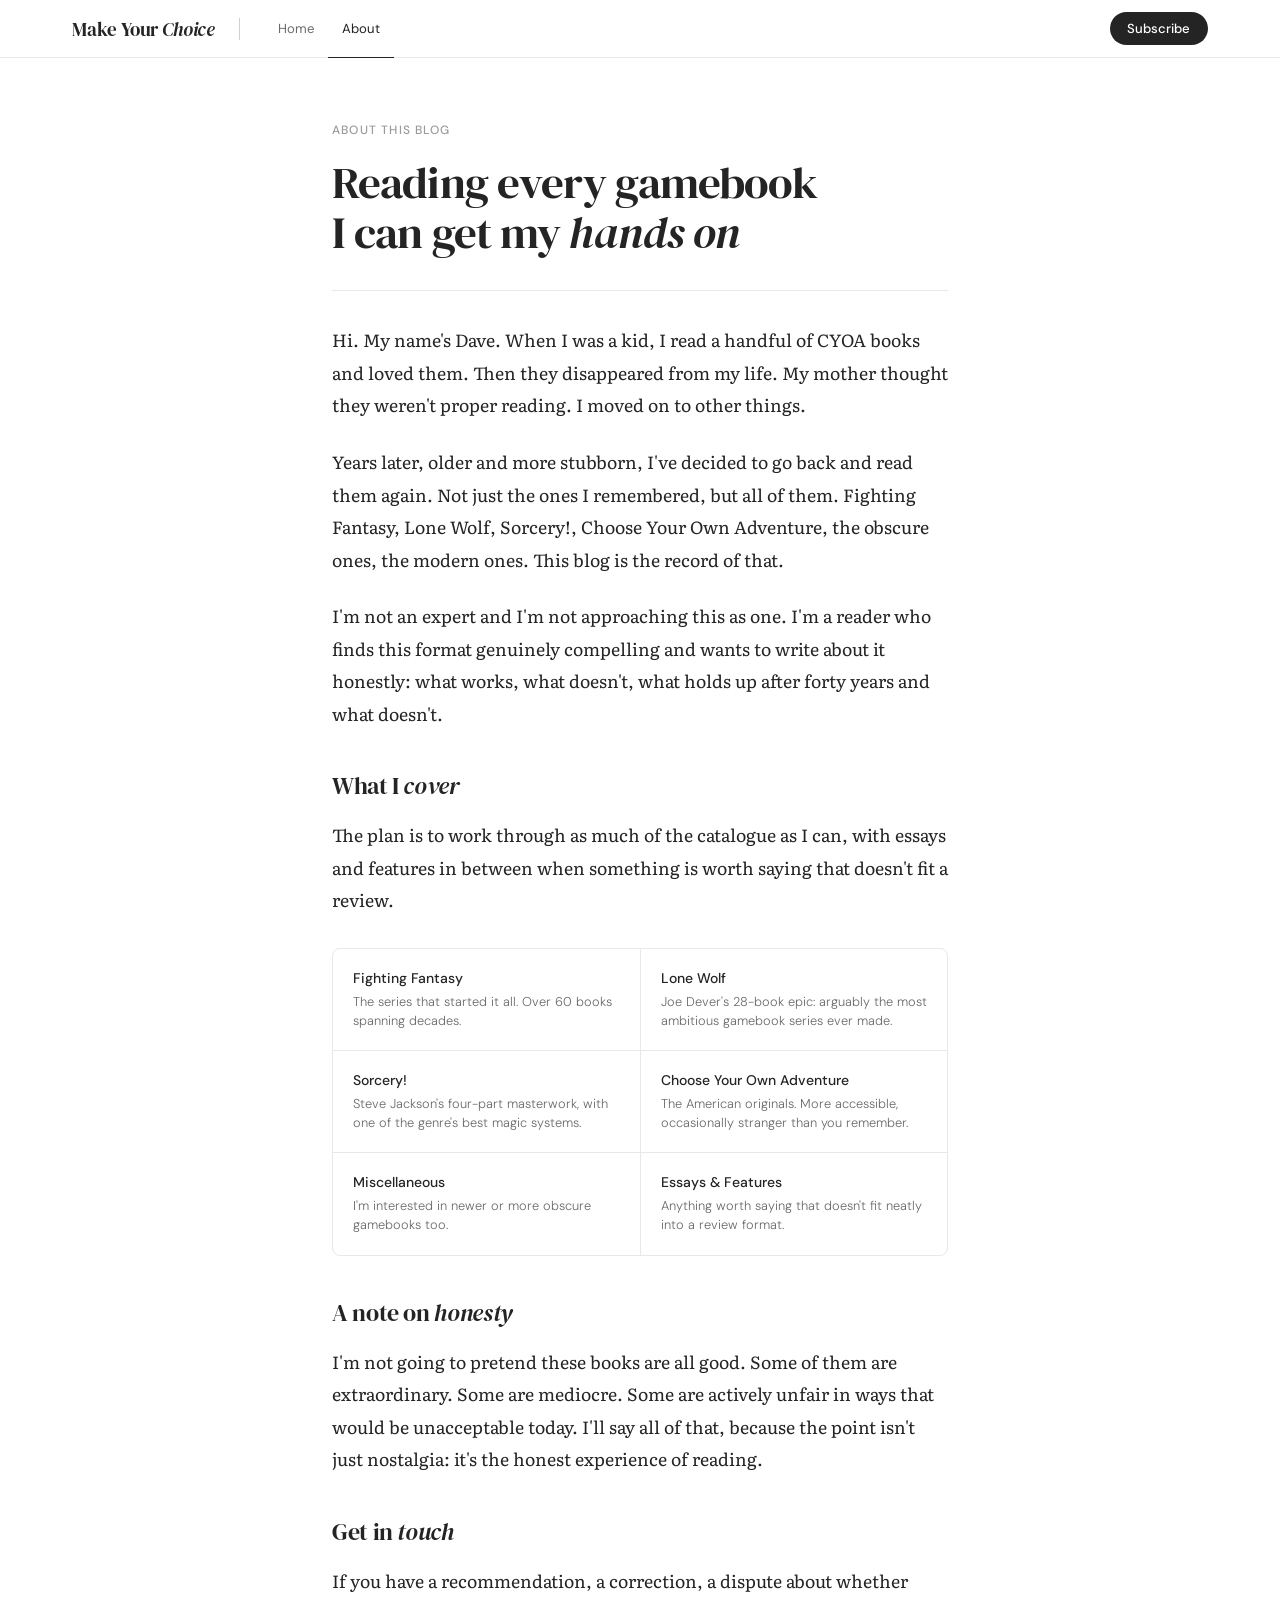
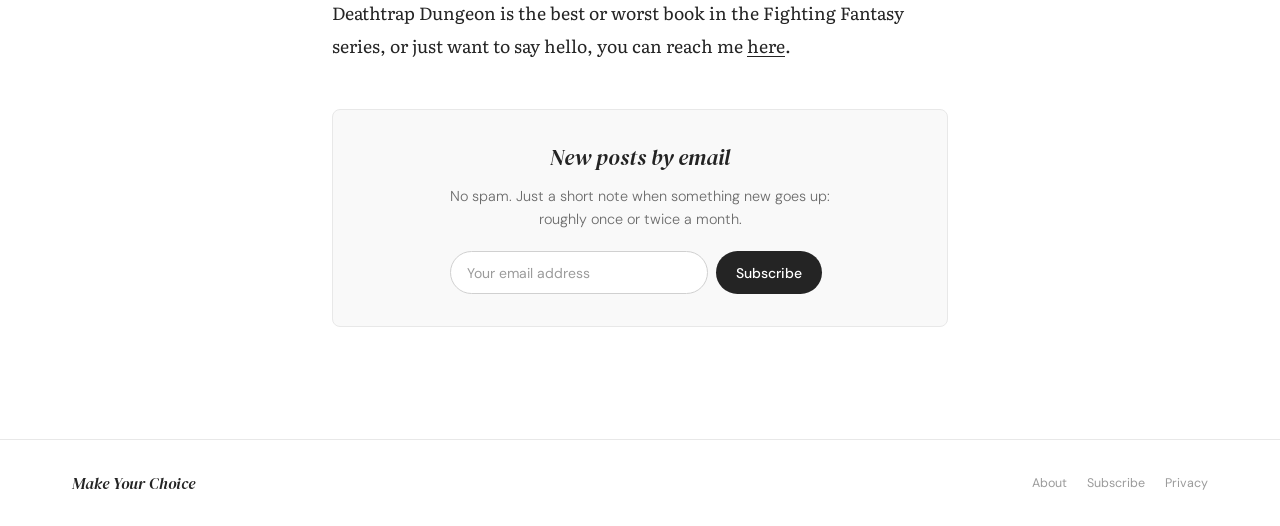
==== commit 69810bc5: "." ====
--- a/about.html
+++ b/about.html
@@ -121,7 +121,7 @@
 
 <footer>
   <div class="footer-inner">
-    <span class="footer-logo">Make Your Choice</span>
+    <span class="footer-logo"><a href="index.html">Make Your Choice</a></span>
     <div class="footer-links">
       <a href="about.html">About</a>
       <a href="index.html#newsletter">Subscribe</a>
--- a/style.css
+++ b/style.css
@@ -242,9 +242,6 @@
    TOPIC / FILTER BAR
    ================================================ */
 
-/* Topic bar hidden — filtering handled by sidebar and inline pills */
-.topic-bar { display: none; }
-
 /* ── INLINE FILTER PILLS ── */
 .filter-pills {
   display: flex;
@@ -269,52 +266,6 @@
 .filter-pill:hover { background: var(--border); color: var(--text); }
 .filter-pill.active { background: var(--bg); color: var(--text); border-color: var(--text); }
 
-.topic-bar {
-  border-bottom: 1px solid var(--border);
-  padding: 0 2rem;
-  position: sticky;
-  top: 57px;
-  z-index: 90;
-  background: var(--bg);
-}
-
-.topic-bar-inner {
-  max-width: var(--max);
-  margin: 0 auto;
-  display: flex;
-  align-items: center;
-  overflow-x: auto;
-  scrollbar-width: none;
-}
-
-.topic-bar-inner::-webkit-scrollbar { display: none; }
-
-.topic-pill {
-  font-family: var(--sans);
-  font-size: 0.82rem;
-  color: var(--text2);
-  padding: 0 1rem;
-  height: 44px;
-  display: flex;
-  align-items: center;
-  white-space: nowrap;
-  border-bottom: 2px solid transparent;
-  margin-bottom: -1px;
-  transition: color 0.15s, border-color 0.15s;
-  cursor: pointer;
-  flex-shrink: 0;
-}
-
-.topic-pill:hover { color: var(--text); }
-.topic-pill.active { color: var(--text); border-bottom-color: var(--text); }
-
-.topic-sep {
-  width: 1px;
-  height: 20px;
-  background: var(--border);
-  flex-shrink: 0;
-  margin: 0 0.25rem;
-}
 
 
 /* ================================================
@@ -568,8 +519,8 @@
 
 footer {
   border-top: 1px solid var(--border);
-  padding: 2rem;
-  margin-top: 4rem;
+  padding: 2rem 0;
+  margin-top: 1rem;
 }
 
 .footer-inner {
@@ -580,6 +531,7 @@
   justify-content: space-between;
   flex-wrap: wrap;
   gap: 1rem;
+  padding: 0 2rem
 }
 
 .footer-logo {
@@ -609,11 +561,12 @@
    INDEX PAGE
    ================================================ */
 
-.hero-band { border-bottom: 1px solid var(--border); padding: 3.5rem 2rem 0; }
+.hero-band { border-bottom: 1px solid var(--border); padding: 3.5rem 0 0; }
 
 .hero-band-inner {
   max-width: var(--max);
   margin: 0 auto;
+  padding: 0 2rem;
   display: grid;
   grid-template-columns: 1fr 320px;
   gap: 3rem;
@@ -700,7 +653,7 @@
 .featured-thumb { aspect-ratio: 4/3; background: var(--bg3); border-radius: 4px; overflow: hidden; }
 .featured-thumb svg { width: 100%; height: 100%; display: block; }
 
-.post-list { display: flex; flex-direction: column; }
+.post-list { display: flex; flex-direction: column; min-height: 0; }
 
 .post-row {
   display: grid;
@@ -1184,7 +1137,6 @@
 .more-post h4 a { transition: color 0.15s; }
 .more-post h4 a:hover { color: var(--text2); }
 
-
 /* ================================================
    ABOUT PAGE
    ================================================ */
@@ -1346,11 +1298,6 @@
 
 .about-cta-form button:hover { background: #3d3d3d; }
 
-
-/* ================================================
-   RESPONSIVE
-   ================================================ */
-
 /* ================================================
    HAMBURGER MENU (mobile nav)
    ================================================ */
@@ -1397,7 +1344,7 @@
 
 
 /* ================================================
-   RESPONSIVE — TABLET
+   RESPONSIVE
    ================================================ */
 
 @media (max-width: 900px) {
@@ -1408,12 +1355,7 @@
   .sidebar { position: static; top: auto; }
 }
 
-
-/* ================================================
-   RESPONSIVE — MOBILE
-   ================================================ */
-
-@media (max-width: 640px) {
+@media (max-width: 512px) {
 
   /* Masthead */
   .masthead-inner { padding: 0 1rem; gap: 0.75rem; }
@@ -1423,16 +1365,14 @@
   .nav-toggle { display: flex; align-items: center; margin-left: auto; }
 
   /* Hero band */
-  .hero-band { padding: 2rem 1rem 0; }
+  .hero-band { padding: 2rem 0 0; }
+  .hero-band-inner { padding: 0 1rem; }
   .hero-text { padding-bottom: 2rem; }
   h1.hero-title { font-size: 2rem; }
   .hero-sub { font-size: 0.95rem; }
 
-  /* Topic bar */
-  .topic-bar { padding: 0 1rem; }
-
   /* Homepage post list */
-  .page-body { padding: 1.5rem 1rem 3rem; gap: 2rem; }
+  .page-body { padding: 1.5rem 1rem 1.5rem; gap: 1.5rem; }
 
   /* Featured post — stack image above text on mobile */
   .featured { grid-template-columns: 1fr; gap: 1rem; }
@@ -1445,11 +1385,6 @@
   /* Post rows — hide small thumbnails, full width text */
   .post-row { grid-template-columns: 1fr; gap: 0.5rem; }
   .post-thumb-sm { display: none; }
-
-  /* Reviews page */
-  .page-header { padding: 2rem 1rem 1.5rem; }
-  .reviews-body { padding: 1.5rem 1rem 3rem; gap: 2rem; }
-  .review-card { grid-template-columns: 64px 1fr; gap: 1rem; }
 
   /* Single post */
   .post-header { padding: 2rem 1rem 0; }
@@ -1468,6 +1403,6 @@
   .about-cta-form button { width: 100%; }
 
   /* Footer */
-  footer { padding: 1.5rem 1rem; }
-  .footer-inner { flex-direction: column; align-items: flex-start; gap: 0.75rem; }
-}
+  footer { padding: 1.5rem 0; }
+  .footer-inner { flex-direction: column; align-items: center; gap: 0.75rem; padding: 0 1rem; }
+}
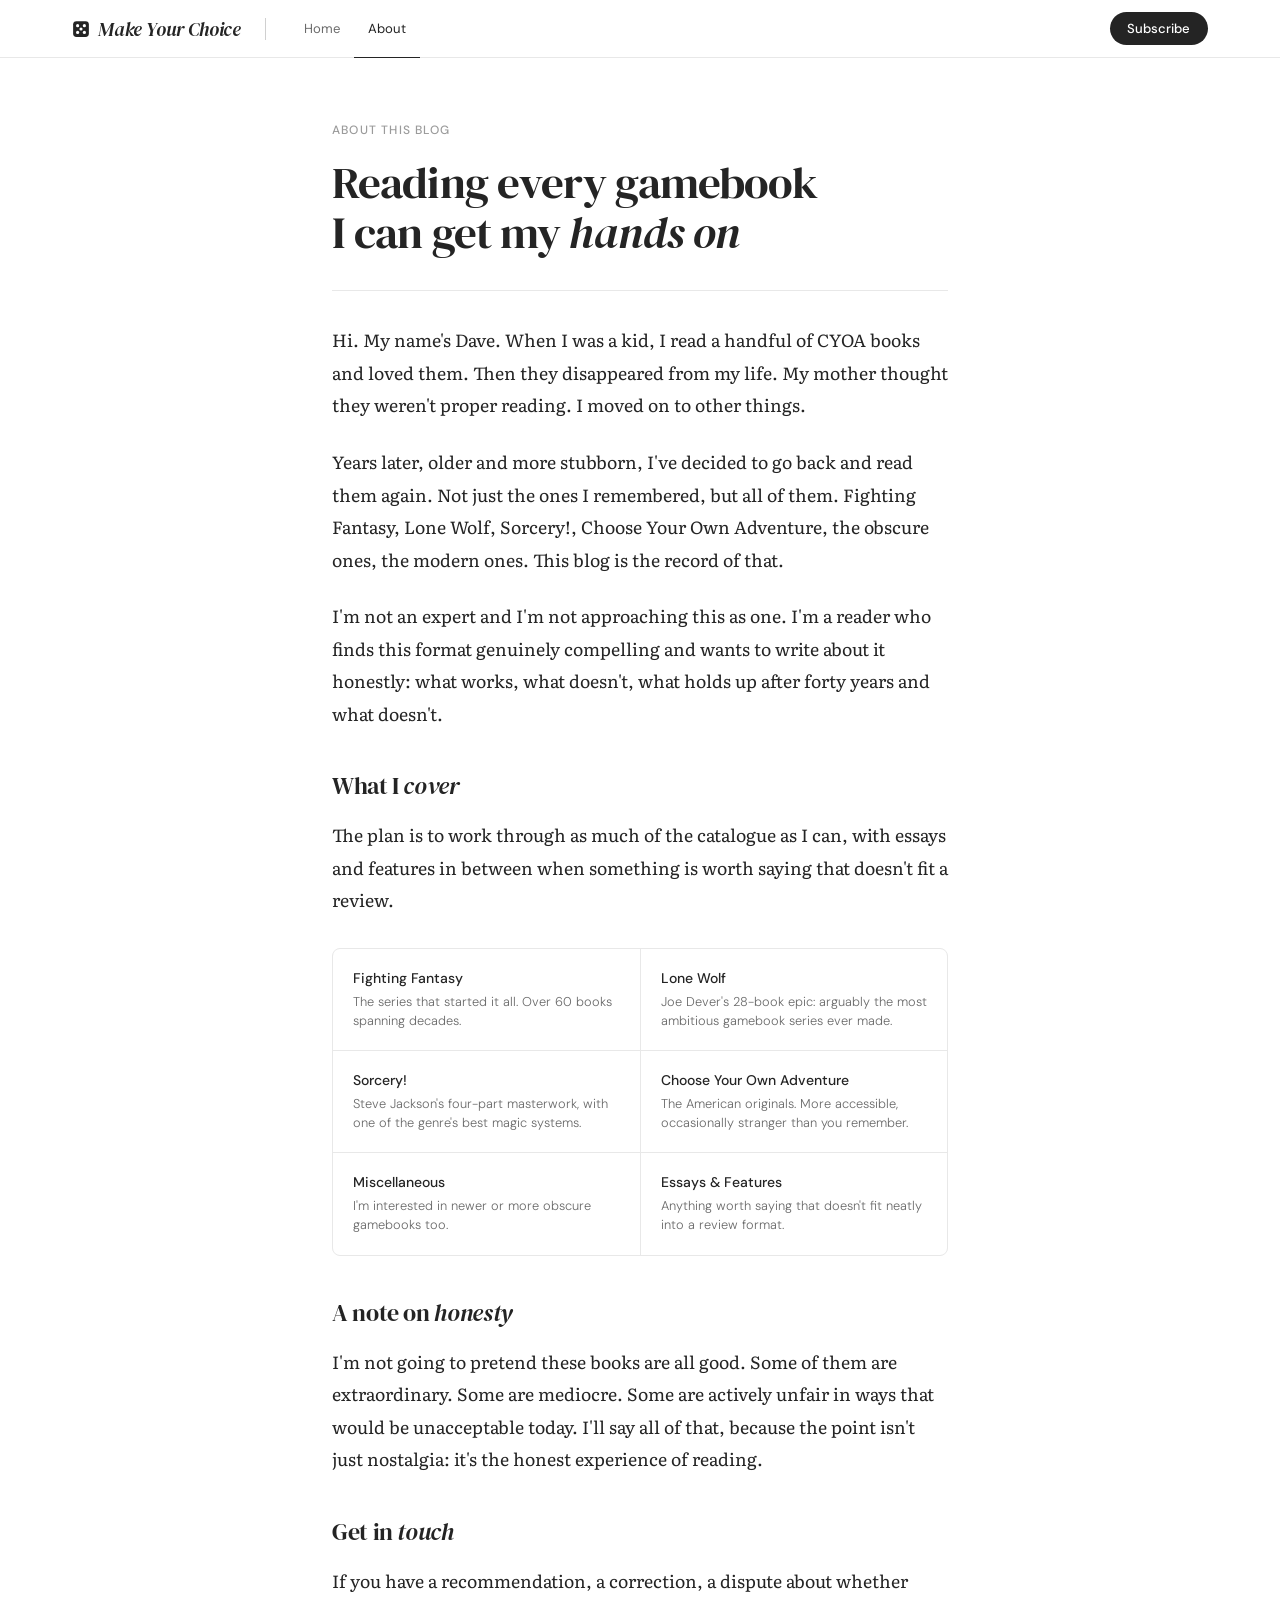
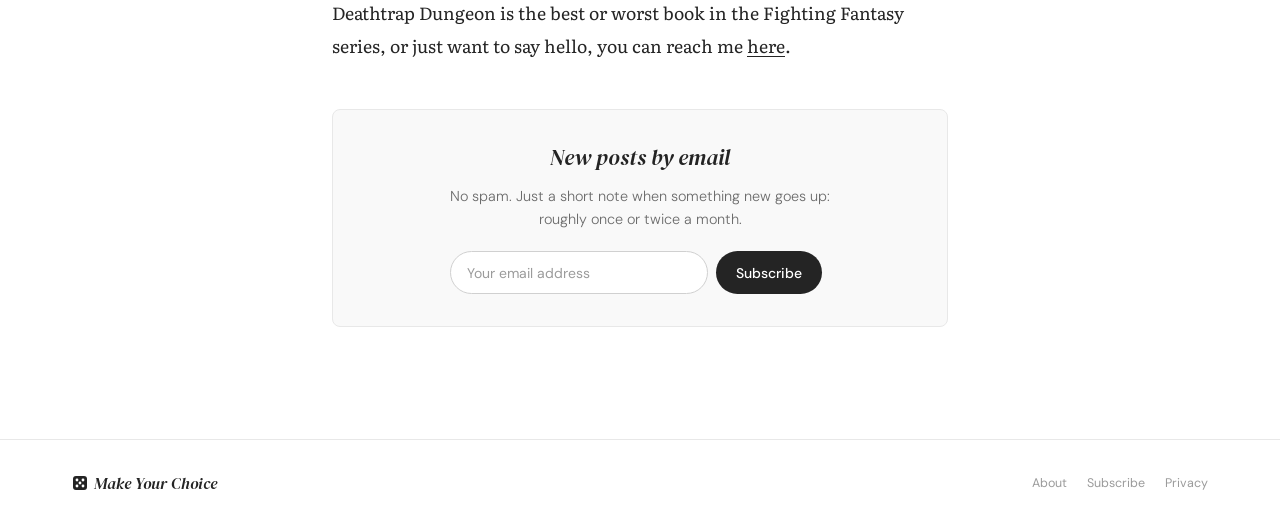
==== commit 6d1f3146: "." ====
--- a/about.html
+++ b/about.html
@@ -33,7 +33,17 @@
 
 <header class="masthead">
   <div class="masthead-inner">
-    <a href="index.html" class="site-logo">Make Your <em>Choice</em></a>
+    <a href="index.html" class="site-logo">
+      <svg width="18" height="18" viewBox="0 0 32 32" xmlns="http://www.w3.org/2000/svg" aria-hidden="true">
+        <rect x="2" y="2" width="28" height="28" rx="6" fill="#242424"/>
+        <circle cx="10" cy="10" r="2.8" fill="#ffffff"/>
+        <circle cx="22" cy="10" r="2.8" fill="#ffffff"/>
+        <circle cx="10" cy="22" r="2.8" fill="#ffffff"/>
+        <circle cx="22" cy="22" r="2.8" fill="#ffffff"/>
+        <circle cx="16" cy="16" r="2.8" fill="#ffffff"/>
+      </svg>
+      <em>Make Your Choice</em>
+    </a>
     <div class="mast-divider"></div>
     <nav>
       <a href="index.html">Home</a>
@@ -121,7 +131,19 @@
 
 <footer>
   <div class="footer-inner">
-    <span class="footer-logo"><a href="index.html">Make Your Choice</a></span>
+    <span class="footer-logo">
+      <a href="index.html">
+        <svg width="16" height="16" viewBox="0 0 32 32" xmlns="http://www.w3.org/2000/svg" aria-hidden="true">
+          <rect x="2" y="2" width="28" height="28" rx="6" fill="#242424"/>
+          <circle cx="10" cy="10" r="2.8" fill="#ffffff"/>
+          <circle cx="22" cy="10" r="2.8" fill="#ffffff"/>
+          <circle cx="10" cy="22" r="2.8" fill="#ffffff"/>
+          <circle cx="22" cy="22" r="2.8" fill="#ffffff"/>
+          <circle cx="16" cy="16" r="2.8" fill="#ffffff"/>
+        </svg>
+        Make Your Choice
+      </a>
+    </span>
     <div class="footer-links">
       <a href="about.html">About</a>
       <a href="index.html#newsletter">Subscribe</a>
--- a/style.css
+++ b/style.css
@@ -170,6 +170,10 @@
   letter-spacing: -0.01em;
   white-space: nowrap;
   flex-shrink: 0;
+  display: flex;
+  align-items: center;
+  gap: 0.5rem;
+  text-decoration: none;
 }
 
 .site-logo em { font-style: italic; }
@@ -538,6 +542,16 @@
   font-family: var(--serif);
   font-size: 1rem;
   font-style: italic;
+  display: flex;
+  align-items: center;
+}
+
+.footer-logo a {
+  display: flex;
+  align-items: center;
+  gap: 0.4rem;
+  color: var(--text);
+  text-decoration: none;
 }
 
 .footer-links {
@@ -1360,6 +1374,7 @@
   /* Masthead */
   .masthead-inner { padding: 0 1rem; gap: 0.75rem; }
   nav { display: none; }
+  nav a.active { border-bottom-color: transparent; }
   .mast-divider { display: none; }
   .mast-right { display: none; }
   .nav-toggle { display: flex; align-items: center; margin-left: auto; }
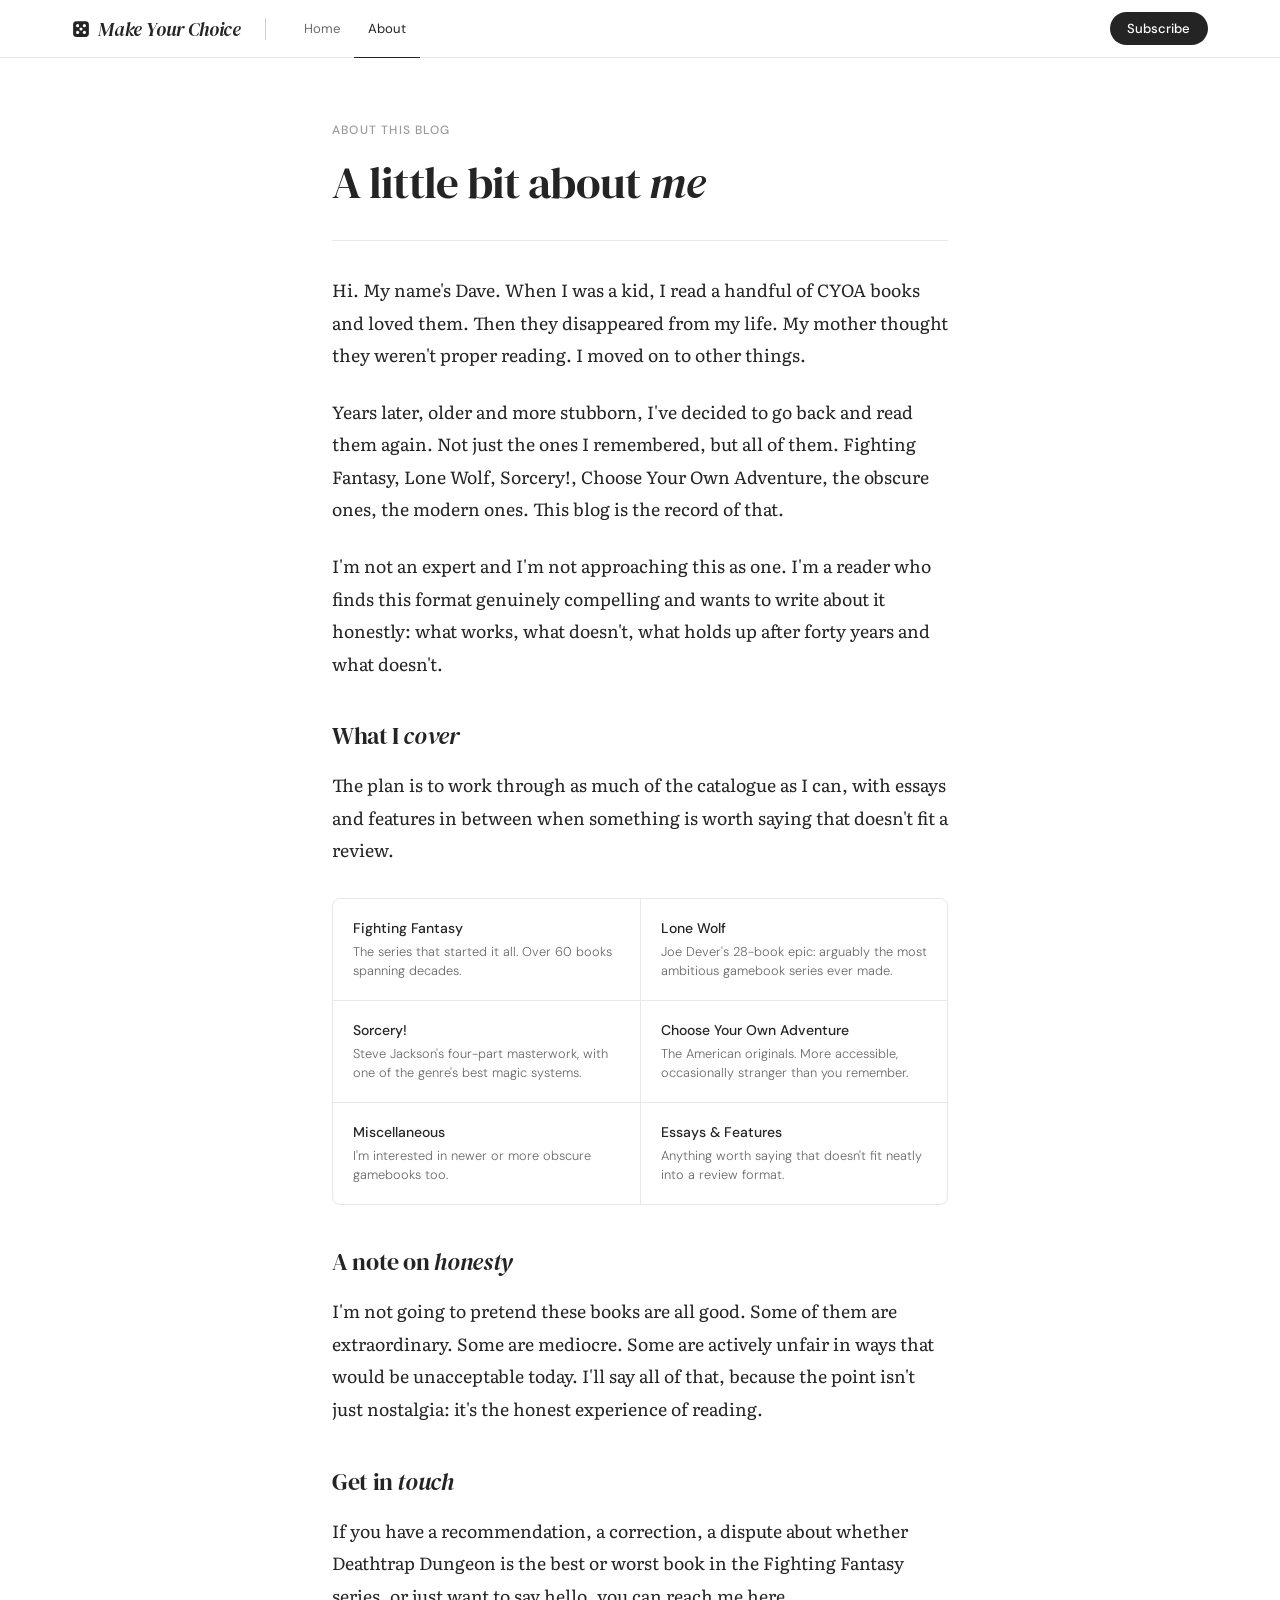
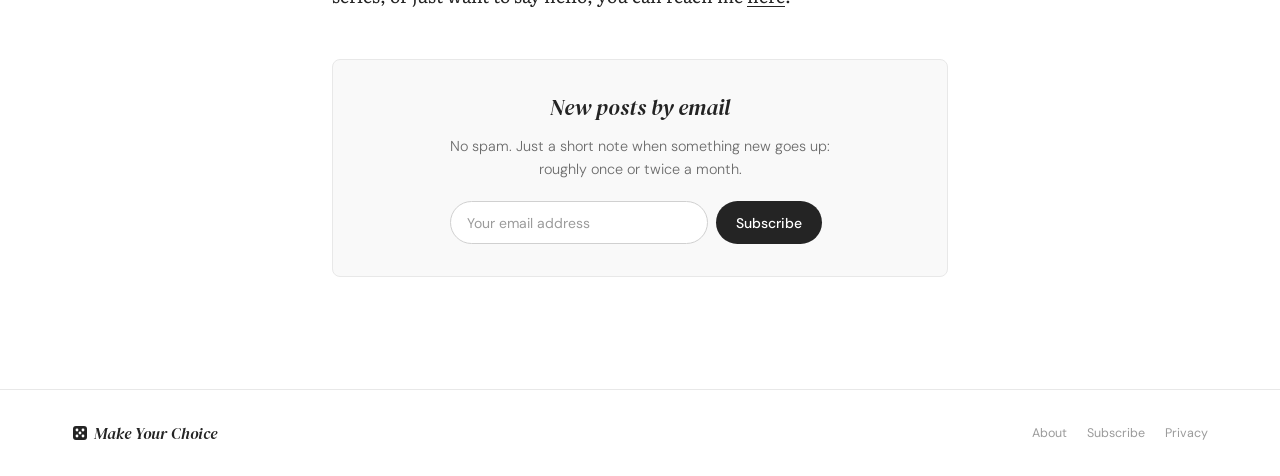
==== commit b6c6ad1a: "." ====
--- a/about.html
+++ b/about.html
@@ -67,7 +67,7 @@
 <div class="about-wrap">
 
   <div class="about-eyebrow">About this blog</div>
-  <h1 class="about-title">Reading every gamebook<br>I can get my <em>hands on</em></h1>
+  <h1 class="about-title">A little bit about <em>me</em></h1>
 
   <div class="about-body">
 
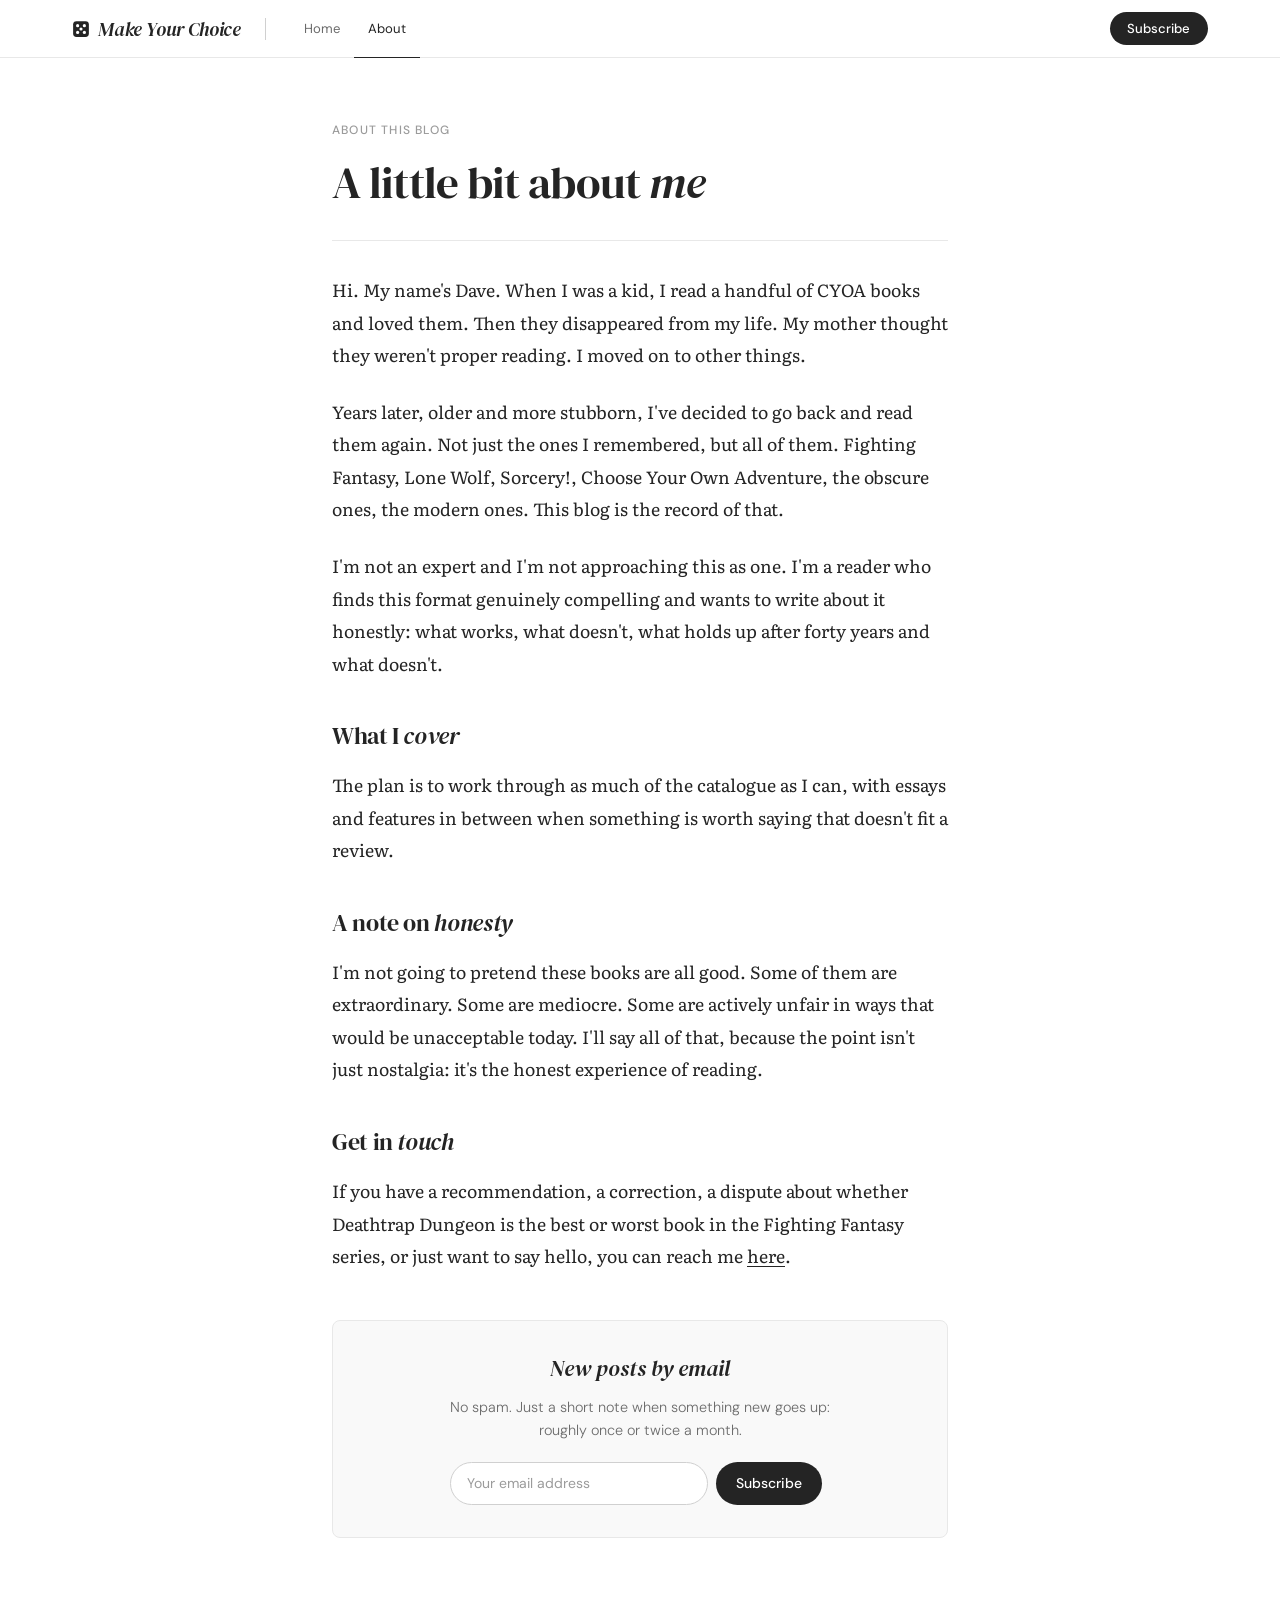
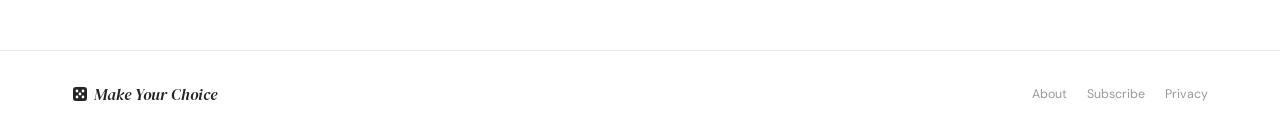
==== commit b8ccf6ec: "." ====
--- a/about.html
+++ b/about.html
@@ -81,7 +81,7 @@
 
     <p>The plan is to work through as much of the catalogue as I can, with essays and features in between when something is worth saying that doesn't fit a review.</p>
 
-    <div class="covers-grid">
+<!--    <div class="covers-grid">
       <div class="cover-item">
         <div class="cover-item-name">Fighting Fantasy</div>
         <div class="cover-item-desc">The series that started it all. Over 60 books spanning decades.</div>
@@ -106,7 +106,7 @@
         <div class="cover-item-name">Essays &amp; Features</div>
         <div class="cover-item-desc">Anything worth saying that doesn't fit neatly into a review format.</div>
       </div>
-    </div>
+    </div> -->
 
     <h2>A note on <em>honesty</em></h2>
 
--- a/style.css
+++ b/style.css
@@ -1358,6 +1358,53 @@
 
 
 /* ================================================
+   SPOILERS
+   ================================================ */
+
+/* Inline spoiler — redacted style, click to reveal */
+.spoiler {
+  background: var(--text);
+  color: var(--text);
+  border-radius: 3px;
+  padding: 0 4px;
+  cursor: pointer;
+  transition: color 0.2s;
+  user-select: none;
+}
+
+.spoiler.revealed { color: var(--bg); }
+
+/* Block spoiler — expandable section */
+details.spoiler-block {
+  border-left: 3px solid var(--border2);
+  margin: 2rem 0;
+  padding: 0 0 0 1.5rem;
+}
+
+details.spoiler-block summary {
+  font-family: var(--sans);
+  font-size: 0.82rem;
+  font-weight: 500;
+  color: var(--text2);
+  cursor: pointer;
+  padding: 0.25rem 0;
+  list-style: none;
+}
+
+details.spoiler-block summary::-webkit-details-marker { display: none; }
+
+details.spoiler-block summary::before {
+  content: '▶ Spoiler';
+  font-size: 0.78rem;
+  color: var(--text3);
+}
+
+details.spoiler-block[open] summary::before { content: '▼ Spoiler'; }
+
+details.spoiler-block p { margin-top: 0.75rem; }
+
+
+/* ================================================
    RESPONSIVE
    ================================================ */
 
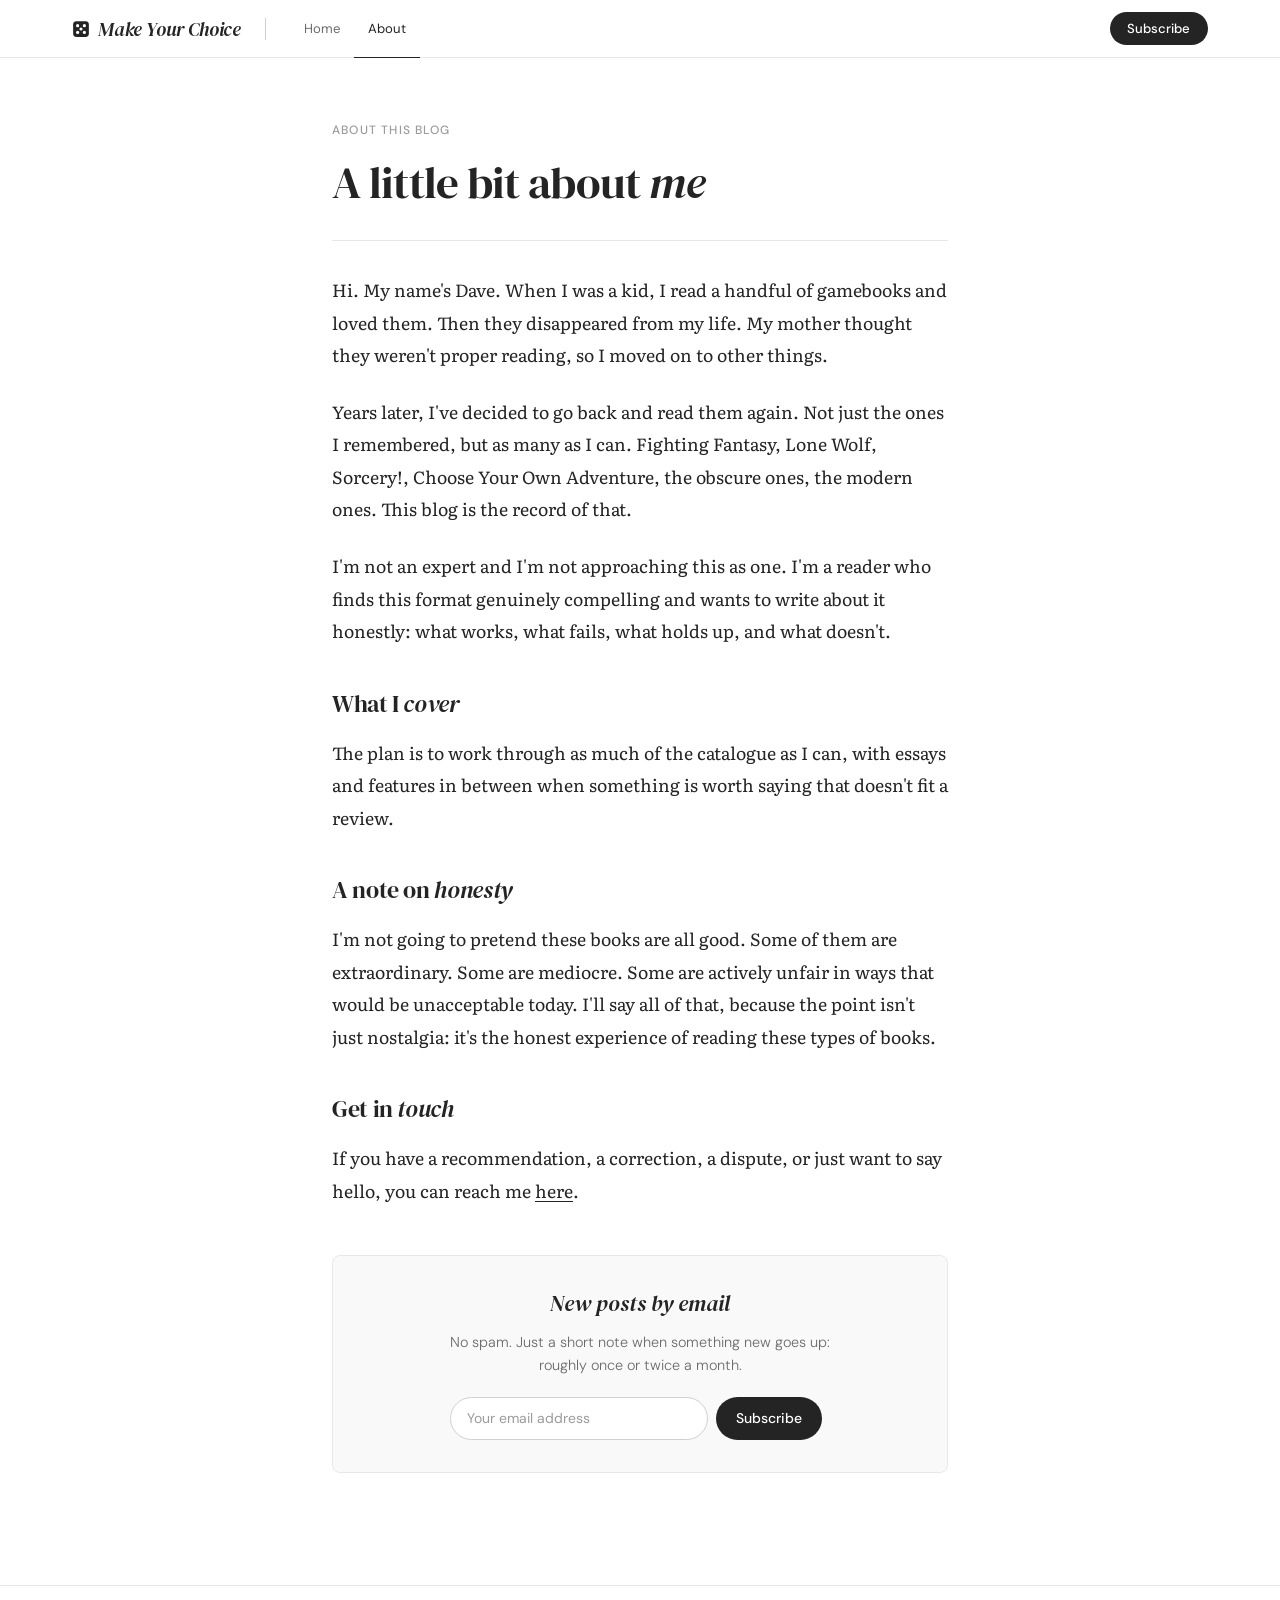
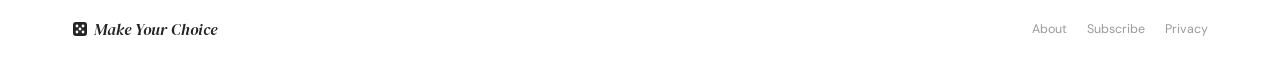
==== commit b1a5d650: "." ====
--- a/about.html
+++ b/about.html
@@ -28,6 +28,12 @@
   }
 }
 </script>
+
+<script>
+  window.va = window.va || function () { (window.vaq = window.vaq || []).push(arguments); };
+</script>
+<script defer src="/_vercel/insights/script.js"></script>
+
 </head>
 <body>
 
@@ -71,11 +77,11 @@
 
   <div class="about-body">
 
-    <p>Hi. My name's Dave. When I was a kid, I read a handful of CYOA books and loved them. Then they disappeared from my life. My mother thought they weren't proper reading. I moved on to other things.</p>
+    <p>Hi. My name's Dave. When I was a kid, I read a handful of gamebooks and loved them. Then they disappeared from my life. My mother thought they weren't proper reading, so I moved on to other things.</p>
 
-    <p>Years later, older and more stubborn, I've decided to go back and read them again. Not just the ones I remembered, but all of them. Fighting Fantasy, Lone Wolf, Sorcery!, Choose Your Own Adventure, the obscure ones, the modern ones. This blog is the record of that.</p>
+    <p>Years later, I've decided to go back and read them again. Not just the ones I remembered, but as many as I can. Fighting Fantasy, Lone Wolf, Sorcery!, Choose Your Own Adventure, the obscure ones, the modern ones. This blog is the record of that.</p>
 
-    <p>I'm not an expert and I'm not approaching this as one. I'm a reader who finds this format genuinely compelling and wants to write about it honestly: what works, what doesn't, what holds up after forty years and what doesn't.</p>
+    <p>I'm not an expert and I'm not approaching this as one. I'm a reader who finds this format genuinely compelling and wants to write about it honestly: what works, what fails, what holds up, and what doesn't.</p>
 
     <h2>What I <em>cover</em></h2>
 
@@ -110,11 +116,11 @@
 
     <h2>A note on <em>honesty</em></h2>
 
-    <p>I'm not going to pretend these books are all good. Some of them are extraordinary. Some are mediocre. Some are actively unfair in ways that would be unacceptable today. I'll say all of that, because the point isn't just nostalgia: it's the honest experience of reading.</p>
+    <p>I'm not going to pretend these books are all good. Some of them are extraordinary. Some are mediocre. Some are actively unfair in ways that would be unacceptable today. I'll say all of that, because the point isn't just nostalgia: it's the honest experience of reading these types of books.</p>
 
     <h2>Get in <em>touch</em></h2>
 
-    <p>If you have a recommendation, a correction, a dispute about whether Deathtrap Dungeon is the best or worst book in the Fighting Fantasy series, or just want to say hello, you can reach me <a href="mailto:makeyourchoice.dot.blog@gmail.com" style="color:var(--text); text-decoration: underline; text-underline-offset: 3px;">here</a>.</p>
+    <p>If you have a recommendation, a correction, a dispute, or just want to say hello, you can reach me <a href="mailto:makeyourchoice.dot.blog@gmail.com" style="color:var(--text); text-decoration: underline; text-underline-offset: 3px;">here</a>.</p>
 
   </div>
 
--- a/style.css
+++ b/style.css
@@ -287,11 +287,27 @@
   white-space: nowrap;
 }
 
+.tag-pill.review {
+  background: #dbeafe;
+  color: #1e40af;
+}
+
+.tag-pill.playthrough {
+  background: #dcfce7;
+  color: #166534;
+}
+
+.tag-pill.essay {
+  background: #fef9c3;
+  color: #854d0e;
+}
+
 .author-row {
   display: flex;
   align-items: center;
   gap: 0.6rem;
   flex-wrap: wrap;
+  margin-bottom: 0.5rem;
 }
 
 .avatar {
@@ -928,7 +944,7 @@
 .byline-actions { display: flex; align-items: center; gap: 0.25rem; }
 
 .post-hero {
-  max-width: 900px;
+  max-width: var(--col);
   margin: 2.5rem auto 0;
   padding: 0 2rem;
 }
@@ -1093,8 +1109,8 @@
 .author-card-avatar {
   width: 64px;
   height: 64px;
-  border-radius: 50%;
   background: var(--text);
+  border-radius: 5%;
   display: flex;
   align-items: center;
   justify-content: center;
